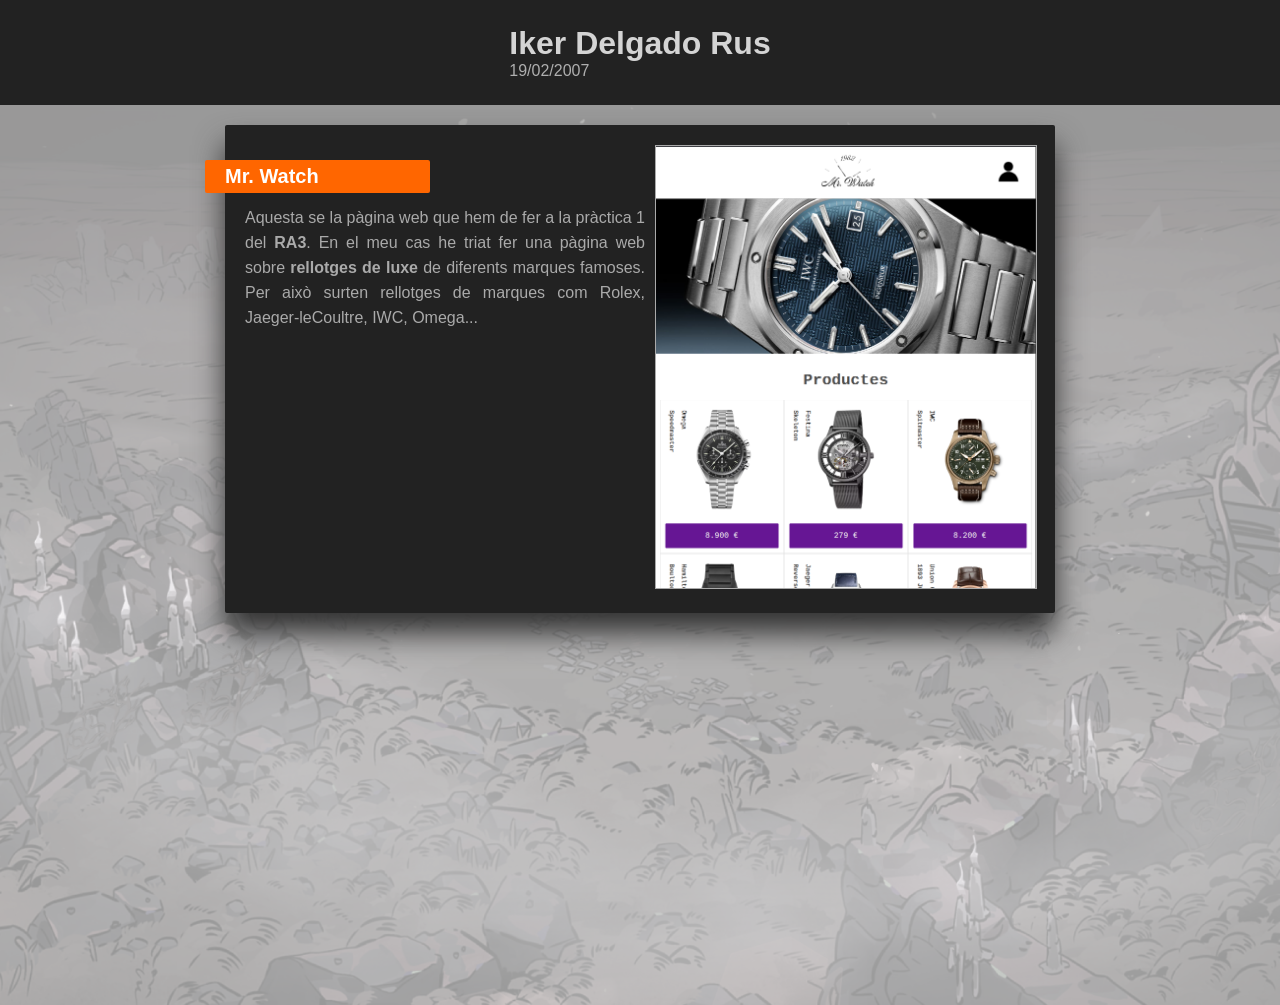
==== index.html @ 2f34cfaf "Alpha_0.1" ====
<!DOCTYPE html>
<html>
    <head>
        <title>Iker Delgado Rus</title>
        <link rel="icon" type="image/png" href="Botiga/MULTIMEDIA/IMAGES/MrWatchLogo.png">
        <meta charset="utf8">
        <link rel="stylesheet" href="CSS/style.css">
    </head>
    <body>

        <header>
            <div>
                <h1>Iker Delgado Rus</h1>
                <p>19/02/2007</p>
            </div>
        </header>

        <section>
            <img class="background" src="Multimedia/Images/Background.png" alt="Background">
            <a href="Botiga/index.html">
                <article>
                    <h1 class="title">Mr. Watch</h1>
                    <div class="articleBox">
                        <p>Aquesta se la pàgina web que hem de fer a la pràctica 1 del <b>RA3</b>. En el meu cas he triat fer una pàgina web sobre <b>rellotges de luxe</b> de diferents marques famoses. Per això surten rellotges de marques com Rolex, Jaeger-leCoultre, IWC, Omega...</p>
                    </div>
                    <div class="articleBox">
                        <img src="Multimedia/Images/Web_MrWatch.png" alt="MrWatch_Web">
                    </div>
                </article>
            </a>
        </section>
    </body>
</html>
---- CSS/style.css ----
body {
    padding: 0px;
    margin: 0px;
    font-family: 'Franklin Gothic Medium', 'Arial Narrow', Arial, sans-serif;
}

header {
    background-color: rgb(34, 34, 34);
    padding: 25px;
    display: flex;
    justify-content: center;
}

header div{
    padding: 0px;
    margin: 0px;
}

header div h1{
    color: rgb(212, 212, 212);
    padding: 0px;
    margin: 0px;
}

header div p{
    color: rgb(175, 175, 175);
    padding: 0px;
    margin: 0px;
}

section {
    display: flex;
    justify-content: center;
}

section .background{
    opacity: 40%;
    filter: saturate(10%);
    position: absolute;
    width: 100%;
    height: 100%;
    object-fit: cover; /* igual que background-size: cover */
    object-position: center;
}

section a {
    text-decoration: none;
}

article {
    background-color: rgb(34, 34, 34);
    max-width: 800px;
    border-radius: 2px;
    margin: 20px;
    position: relative;
    display: flex;
    padding: 15px;
    box-shadow: 0px 20px 30px #313131;
}

article .title {
    background-color: rgb(255, 102, 0);
    color: white;
    padding: 5px;
    padding-left: 20px;
    border-radius: 2px;
    font-size: 20px;
    width: 200px;
    position: absolute;
    left: -20px;
}

article .articleBox {
    max-width: 50%;
    padding: 5px;
    margin: 0px;
}

article .articleBox p{
    width: 100%;
    color: rgb(170, 170, 170);
    text-align: justify;
    text-justify: inter-word;
    margin-top: 60px;
    line-height: 25px;
    text-decoration: none;
}

article .articleBox img{
    width: 100%;
    border: 1px solid rgb(170, 170, 170);
}
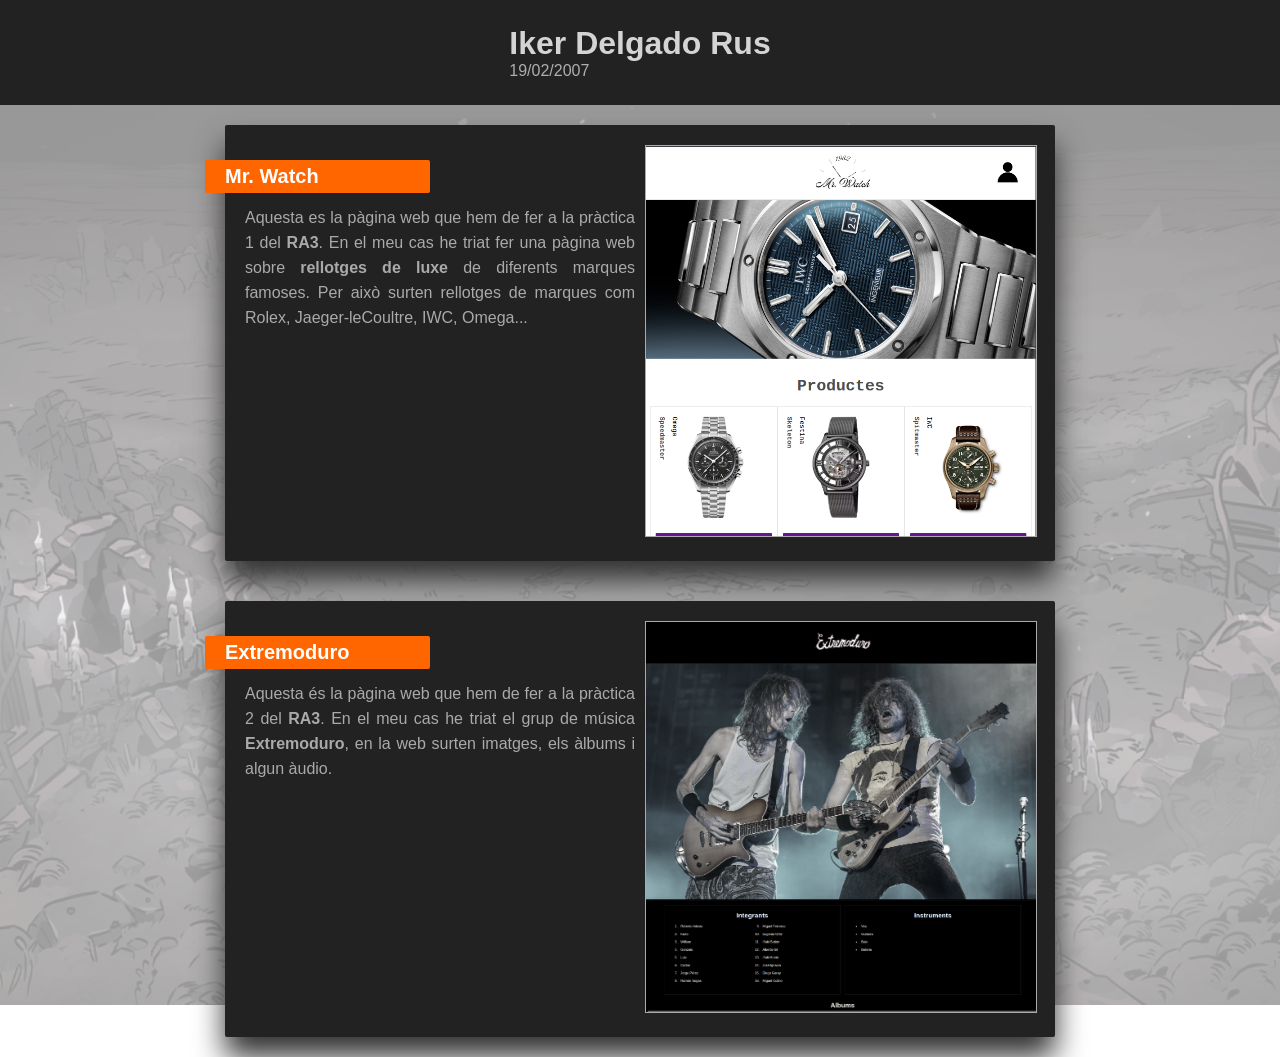
==== commit f08a4509: "MusicBox" ====
--- a/index.html
+++ b/index.html
@@ -21,10 +21,21 @@
                 <article>
                     <h1 class="title">Mr. Watch</h1>
                     <div class="articleBox">
-                        <p>Aquesta se la pàgina web que hem de fer a la pràctica 1 del <b>RA3</b>. En el meu cas he triat fer una pàgina web sobre <b>rellotges de luxe</b> de diferents marques famoses. Per això surten rellotges de marques com Rolex, Jaeger-leCoultre, IWC, Omega...</p>
+                        <p>Aquesta es la pàgina web que hem de fer a la pràctica 1 del <b>RA3</b>. En el meu cas he triat fer una pàgina web sobre <b>rellotges de luxe</b> de diferents marques famoses. Per això surten rellotges de marques com Rolex, Jaeger-leCoultre, IWC, Omega...</p>
                     </div>
                     <div class="articleBox">
                         <img src="Multimedia/Images/Web_MrWatch.png" alt="MrWatch_Web">
+                    </div>
+                </article>
+            </a>
+            <a href="MusicBox/index.html">
+                <article>
+                    <h1 class="title">Extremoduro</h1>
+                    <div class="articleBox">
+                        <p>Aquesta és la pàgina web que hem de fer a la pràctica 2 del <b>RA3</b>. En el meu cas he triat el grup de música <b>Extremoduro</b>, en la web surten imatges, els àlbums i algun àudio.</p>
+                    </div>
+                    <div class="articleBox">
+                        <img src="Multimedia/Images/Capture_MusicBox.png" alt="MrWatch_Web">
                     </div>
                 </article>
             </a>
--- a/CSS/style.css
+++ b/CSS/style.css
@@ -31,6 +31,8 @@
 section {
     display: flex;
     justify-content: center;
+    flex-wrap: wrap;
+    align-items: stretch;
 }
 
 section .background{
@@ -39,7 +41,7 @@
     position: absolute;
     width: 100%;
     height: 100%;
-    object-fit: cover; /* igual que background-size: cover */
+    object-fit: cover;
     object-position: center;
 }
 
@@ -71,7 +73,7 @@
 }
 
 article .articleBox {
-    max-width: 50%;
+    width: 50%;
     padding: 5px;
     margin: 0px;
 }
@@ -87,6 +89,9 @@
 }
 
 article .articleBox img{
-    width: 100%;
+    max-width: 100%;
     border: 1px solid rgb(170, 170, 170);
+    aspect-ratio: 1/1;
+    object-fit: cover;
+    object-position: top;
 }
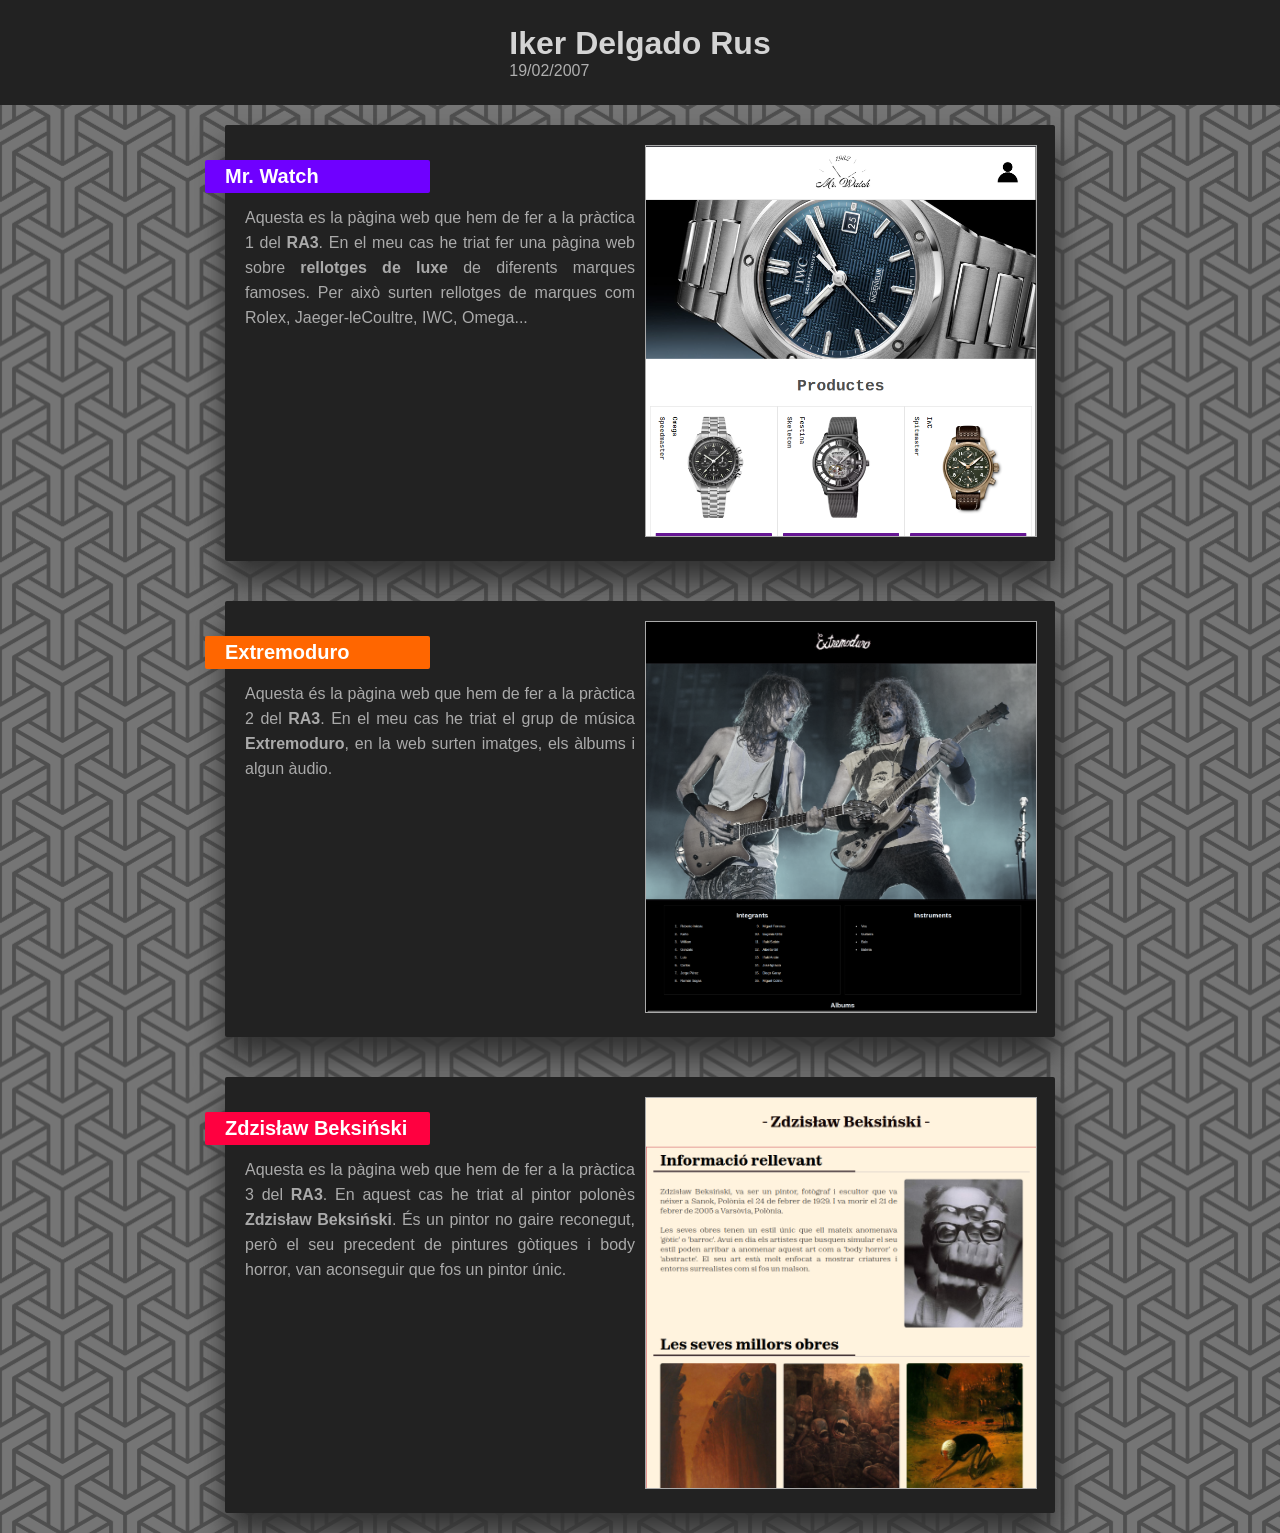
==== commit dbf94225: "Pintor" ====
--- a/index.html
+++ b/index.html
@@ -16,10 +16,9 @@
         </header>
 
         <section>
-            <img class="background" src="Multimedia/Images/Background.png" alt="Background">
             <a href="Botiga/index.html">
                 <article>
-                    <h1 class="title">Mr. Watch</h1>
+                    <h1 class="title violet">Mr. Watch</h1>
                     <div class="articleBox">
                         <p>Aquesta es la pàgina web que hem de fer a la pràctica 1 del <b>RA3</b>. En el meu cas he triat fer una pàgina web sobre <b>rellotges de luxe</b> de diferents marques famoses. Per això surten rellotges de marques com Rolex, Jaeger-leCoultre, IWC, Omega...</p>
                     </div>
@@ -30,7 +29,7 @@
             </a>
             <a href="MusicBox/index.html">
                 <article>
-                    <h1 class="title">Extremoduro</h1>
+                    <h1 class="title orange">Extremoduro</h1>
                     <div class="articleBox">
                         <p>Aquesta és la pàgina web que hem de fer a la pràctica 2 del <b>RA3</b>. En el meu cas he triat el grup de música <b>Extremoduro</b>, en la web surten imatges, els àlbums i algun àudio.</p>
                     </div>
@@ -39,6 +38,17 @@
                     </div>
                 </article>
             </a>
+            <a href="Pintor/index.html">
+                <article>
+                    <h1 class="title red">Zdzisław Beksiński</h1>
+                    <div class="articleBox">
+                        <p>Aquesta es la pàgina web que hem de fer a la pràctica 3 del <b>RA3</b>. En aquest cas he triat al pintor polonès <b>Zdzisław Beksiński</b>. És un pintor no gaire reconegut, però el seu precedent de pintures gòtiques i body horror, van aconseguir que fos un pintor únic.</p>
+                    </div>
+                    <div class="articleBox">
+                        <img src="Multimedia/Images/Capture_Pintor.png" alt="Pintor_Web">
+                    </div>
+                </article>
+            </a>
         </section>
     </body>
 </html>
--- a/CSS/style.css
+++ b/CSS/style.css
@@ -2,6 +2,10 @@
     padding: 0px;
     margin: 0px;
     font-family: 'Franklin Gothic Medium', 'Arial Narrow', Arial, sans-serif;
+    background-image: url(../Multimedia/Images/Pattern.png);
+    background-repeat: repeat;
+    background-size: 500px;
+    background-color: #757575;
 }
 
 header {
@@ -61,7 +65,6 @@
 }
 
 article .title {
-    background-color: rgb(255, 102, 0);
     color: white;
     padding: 5px;
     padding-left: 20px;
@@ -70,6 +73,18 @@
     width: 200px;
     position: absolute;
     left: -20px;
+}
+
+.orange{
+    background-color: rgb(255, 102, 0);
+}
+
+.violet{
+    background-color: rgb(111, 0, 255);
+}
+
+.red{
+    background-color: rgb(255, 0, 64);
 }
 
 article .articleBox {
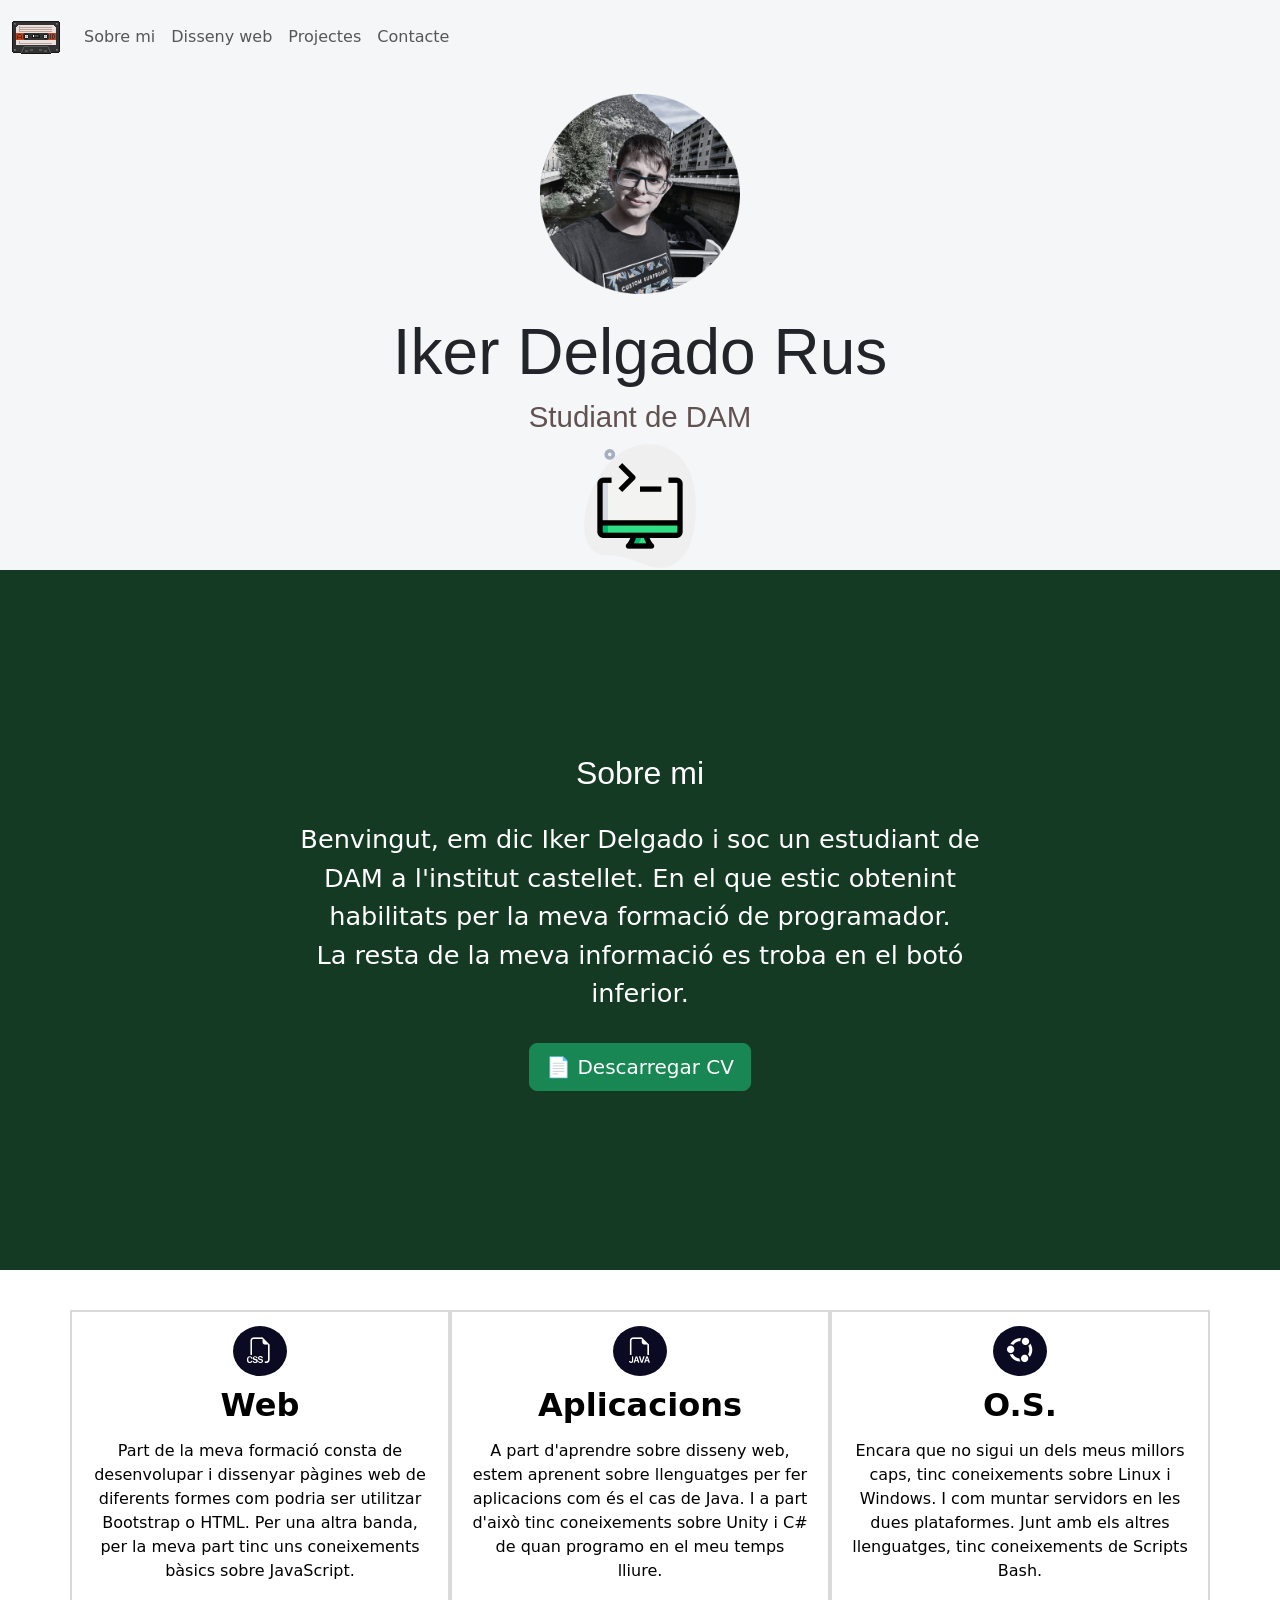
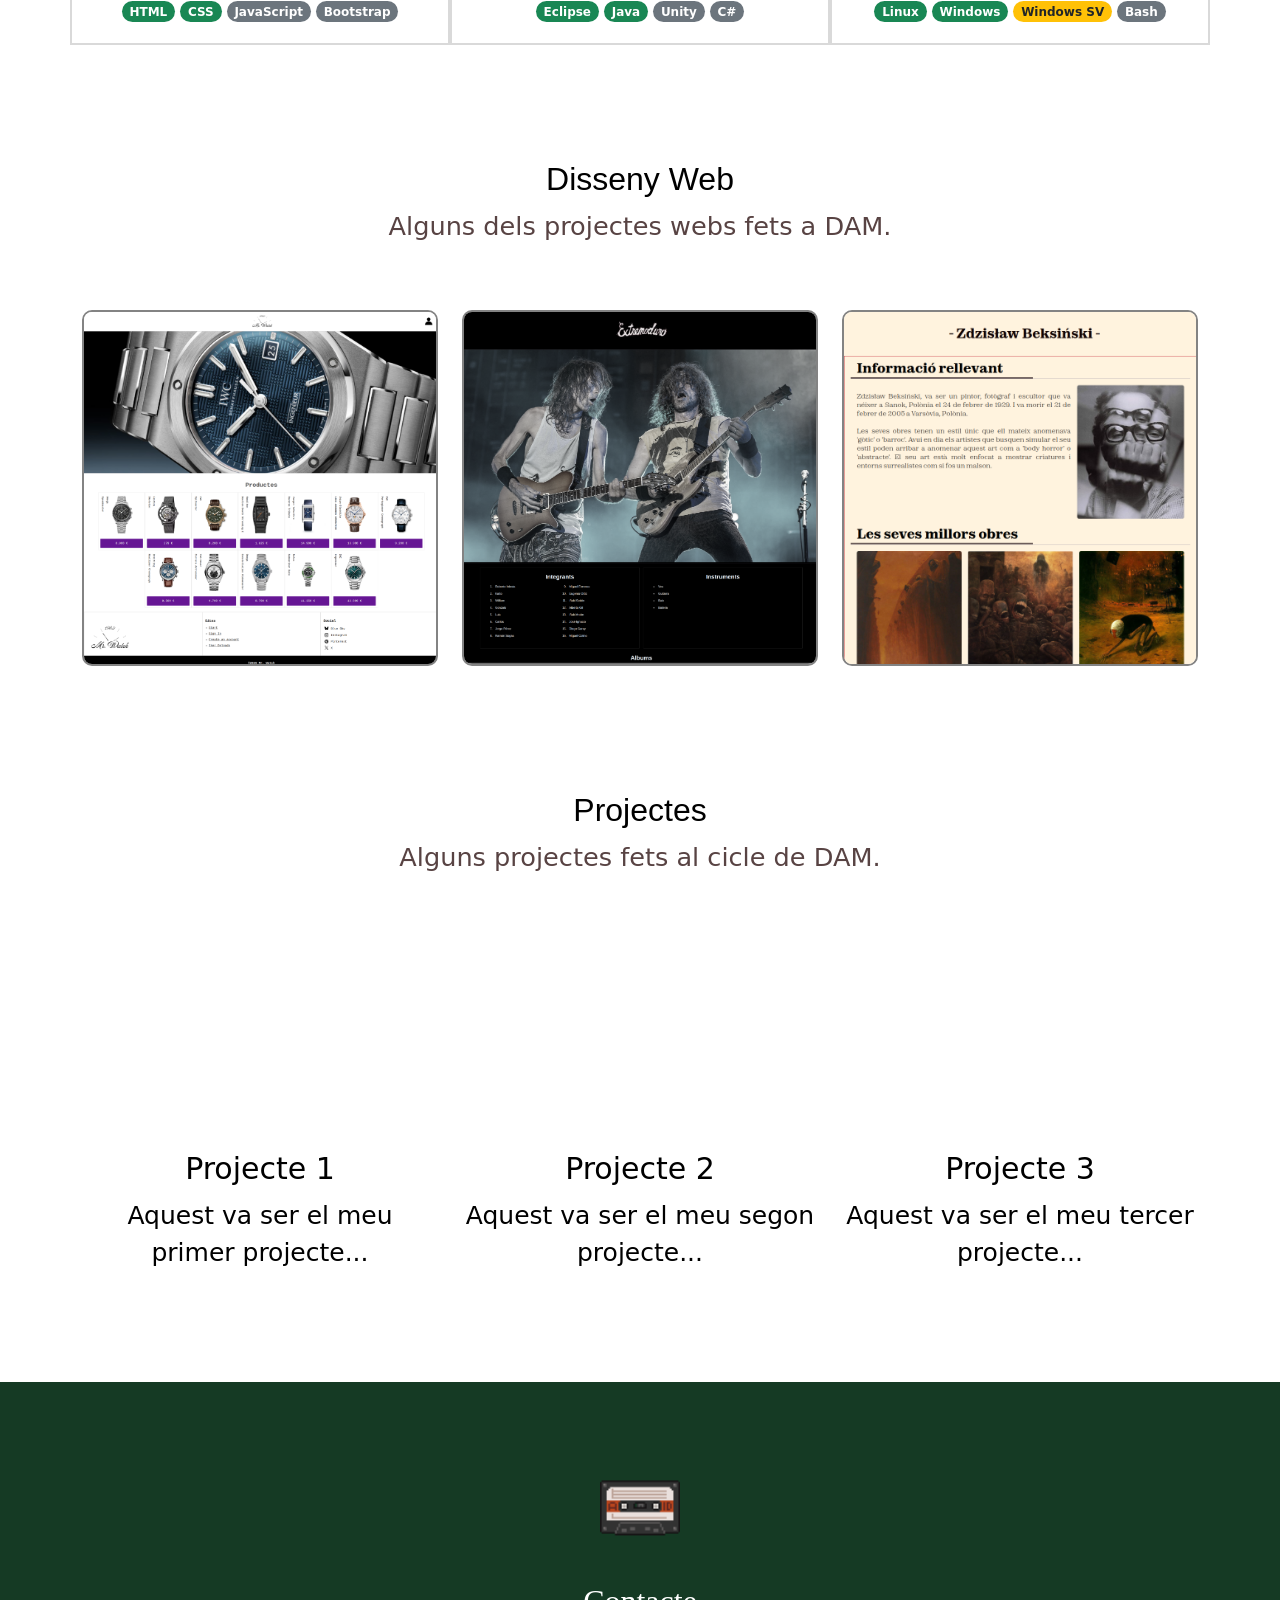
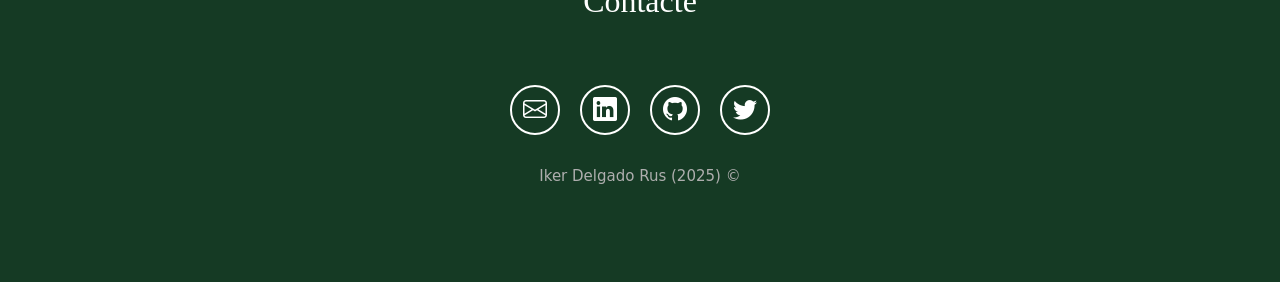
==== commit 88883578: "Principal" ====
--- a/index.html
+++ b/index.html
@@ -1,55 +1,213 @@
 <!DOCTYPE html>
-<html>
-    <head>
-        <title>Iker Delgado Rus</title>
-        <link rel="icon" type="image/png" href="Botiga/MULTIMEDIA/IMAGES/MrWatchLogo.png">
-        <meta charset="utf8">
-        <link rel="stylesheet" href="CSS/style.css">
-    </head>
-    <body>
-
-        <header>
-            <div>
-                <h1>Iker Delgado Rus</h1>
-                <p>19/02/2007</p>
-            </div>
-        </header>
-
-        <section>
-            <a href="Botiga/index.html">
-                <article>
-                    <h1 class="title violet">Mr. Watch</h1>
-                    <div class="articleBox">
-                        <p>Aquesta es la pàgina web que hem de fer a la pràctica 1 del <b>RA3</b>. En el meu cas he triat fer una pàgina web sobre <b>rellotges de luxe</b> de diferents marques famoses. Per això surten rellotges de marques com Rolex, Jaeger-leCoultre, IWC, Omega...</p>
-                    </div>
-                    <div class="articleBox">
-                        <img src="Multimedia/Images/Web_MrWatch.png" alt="MrWatch_Web">
-                    </div>
-                </article>
-            </a>
-            <a href="MusicBox/index.html">
-                <article>
-                    <h1 class="title orange">Extremoduro</h1>
-                    <div class="articleBox">
-                        <p>Aquesta és la pàgina web que hem de fer a la pràctica 2 del <b>RA3</b>. En el meu cas he triat el grup de música <b>Extremoduro</b>, en la web surten imatges, els àlbums i algun àudio.</p>
-                    </div>
-                    <div class="articleBox">
-                        <img src="Multimedia/Images/Capture_MusicBox.png" alt="MrWatch_Web">
-                    </div>
-                </article>
-            </a>
-            <a href="Pintor/index.html">
-                <article>
-                    <h1 class="title red">Zdzisław Beksiński</h1>
-                    <div class="articleBox">
-                        <p>Aquesta es la pàgina web que hem de fer a la pràctica 3 del <b>RA3</b>. En aquest cas he triat al pintor polonès <b>Zdzisław Beksiński</b>. És un pintor no gaire reconegut, però el seu precedent de pintures gòtiques i body horror, van aconseguir que fos un pintor únic.</p>
-                    </div>
-                    <div class="articleBox">
-                        <img src="Multimedia/Images/Capture_Pintor.png" alt="Pintor_Web">
-                    </div>
-                </article>
-            </a>
-        </section>
-    </body>
+<html lang="en">
+<head>
+    <meta charset="UTF-8">
+    <meta name="viewport" content="width=device-width, initial-scale=1.0">
+    <title>Iker Delgado | Portafoli</title>
+    <meta autor="Iker Delgado" />
+    <meta name="description" content="Portafoli Iker Delgado" />
+    <meta name="keywords" content="HTML, CSS, Bootstrap, JavaScript, DAM, web, software" />
+    <link rel="icon" href="Multimedia/Images/Cassette.png" type="image/x-icon">
+    <link rel="stylesheet" href="CSS/style.css">
+    <link href="https://cdn.jsdelivr.net/npm/bootstrap@5.0.2/dist/css/bootstrap.min.css" rel="stylesheet" integrity="sha384-EVSTQN3/azprG1Anm3QDgpJLIm9Nao0Yz1ztcQTwFspd3yD65VohhpuuCOmLASjC" crossorigin="anonymous">
+    <link href="https://api.fontshare.com/v2/css?f[]=kola@400&display=swap" rel="stylesheet">
+    <link href="https://api.fontshare.com/v2/css?f[]=satoshi@400&display=swap" rel="stylesheet">
+    <link rel="stylesheet" href="https://cdn.jsdelivr.net/npm/bootstrap-icons@1.11.3/font/bootstrap-icons.min.css">
+    <meta name="keywords" content="HTML, CSS, Bootstrap, JavaScript, DAM, web, software" />
+</head>
+<body>
+    <nav class="navbar navbar-collapse navbar-expand-md navbar-light">
+        <div class="container-fluid">
+            <a class="navbar-brand" href="#">
+                <img src="Multimedia/Images/Cassette.png">
+            </a>
+            <button class="navbar-toggler" type="button" data-bs-toggle="collapse" data-bs-target="#navbarSupportedContent" aria-controls="navbarSupportedContent" aria-expanded="false" aria-label="Toggle navigation">
+                <span class="navbar-toggler-icon"></span>
+            </button>
+            <div class="collapse navbar-collapse" id="navbarSupportedContent">
+                <ul class="navbar-nav me-auto mb-2 mb-lg-0">
+                    <li class="nav-item">
+                        <a class="nav-link" aria-current="page" href="#aboutme">Sobre mi</a>
+                    </li>
+                    <li class="nav-item">
+                        <a class="nav-link" href="#webdesign">Disseny web</a>
+                    </li>
+                    <li class="nav-item">
+                        <a class="nav-link" href="#projectes-video">Projectes</a>
+                    </li>
+                    <li class="nav-item">
+                        <a class="nav-link" href="#contact">Contacte</a>
+                    </li>
+                </ul>
+            </div>
+        </div>
+    </nav>
+    <section class="hero align-items-stretch">
+        <div>
+            <img class="hero-imatge-developer" src="Multimedia/Images/Foto.png" alt="Fotografia" />
+            <h1>Iker Delgado Rus</h1>
+            <h2>Studiant de DAM</h2>
+        </div>
+        <div class="hero-inferior">
+            <img class="img-fluid" src="Multimedia/Images/Orinador.png" alt="imatge ordinador i llenguatges"/>
+        </div>
+    </section>
+    <section id="aboutme" class="about-me dark-section">
+        <div>
+            <h2 class="section-title">Sobre mi</h2>
+            <p class="section-text">Benvingut, em dic Iker Delgado i soc un estudiant de DAM a l'institut castellet. En el que estic obtenint habilitats per la meva formació de programador.</br>La resta de la meva informació es troba en el botó inferior.</p>
+        </div>
+        <!--botó descarregar cv-->
+        <div class="text-center">
+            <a href="Multimedia/DelgadoIker_CV.pdf" download class="btn btn-success btn-lg btn-responive">📄 Descarregar CV</a>
+        </div>
+    </section>
+    <section class="experiencia white-section">
+        <div class="container text-center">
+            <!--tenim una fila -->
+            <div class="row">
+            <!--a dins de la fila hi haurà 3 columnes, una per cada experiencia o coneixement-->
+                <div class="columna col-12 col-md-4">
+                    <i class="bi bi-filetype-css"></i>
+                    <p class="experiencia-title">Web</p>
+                    <p>Part de la meva formació consta de desenvolupar i dissenyar pàgines web de diferents formes com podria ser utilitzar Bootstrap o HTML. Per una altra banda, per la meva part tinc uns coneixements bàsics sobre JavaScript.</p>
+                    <div>
+                        <span class="badge rounded-pill bg-success">HTML</span>
+                        <span class="badge rounded-pill bg-success">CSS</span>
+                        <span class="badge rounded-pill bg-secondary">JavaScript</span>
+                        <span class="badge rounded-pill bg-secondary">Bootstrap</span>
+                    </div>
+                </div>
+
+
+                <div class="columna col-12 col-md-4">
+                    <i class="bi bi-filetype-java"></i>
+                    <p class="experiencia-title">Aplicacions</p>
+                    <p>A part d'aprendre sobre disseny web, estem aprenent sobre llenguatges per fer aplicacions com és el cas de Java. I a part d'això tinc coneixements sobre Unity i C# de quan programo en el meu temps lliure.</p>
+                    <div>
+                        <span class="badge rounded-pill bg-success">Eclipse</span>
+                        <span class="badge rounded-pill bg-success">Java</span>
+                        <span class="badge rounded-pill bg-secondary">Unity</span>
+                        <span class="badge rounded-pill bg-secondary">C#</span>
+                    </div>
+                </div>
+
+
+                <div class="columna col-12 col-md-4">
+                    <i class="bi bi-ubuntu"></i>
+                    <p class="experiencia-title">O.S.</p>
+                    <p>Encara que no sigui un dels meus millors caps, tinc coneixements sobre Linux i Windows. I com muntar servidors en les dues plataformes. Junt amb els altres llenguatges, tinc coneixements de Scripts Bash.</p>
+                    <div>
+                        <span class="badge rounded-pill bg-success">Linux</span>
+                        <span class="badge rounded-pill bg-success">Windows</span>
+                        <span class="badge rounded-pill bg-warning text-dark">Windows SV</span>
+                        <span class="badge rounded-pill bg-secondary">Bash</span>
+                    </div>                
+                </div>
+            </div>
+        </div>
+    </section>
+    <!--section web dessign-->
+    <section id="webdesign" class="projectes white-section d-flex flex-column">
+      <h2 class="section-title black-text">Disseny Web</h2>
+      <h3 class="section-description">Alguns dels projectes webs fets a DAM.</h3>
+      <!--galeria de projectes-->
+      <div class="container text-center projectes-container">
+        <div class="row">
+ 	        <!--projecte 1-->
+            <div class="projecte col-12 col-md-6 col-lg-4">
+                <img src="Multimedia/Images/Capture_Store.png" alt="projecte 1"/>
+                <div class="overlay">
+                    <p>Botiga de rellotges</p>
+                    <div class="icones-contenidor">
+                        <a href="Botiga/index.html" target="_blank" rel="noopener noreferrer">
+                            <i class="bi bi-watch"></i>
+                        </a>
+                    </div>
+                </div>
+            </div>
+            <!--projecte 2-->
+            <div class="projecte col-12 col-md-6 col-lg-4">
+                <img src="Multimedia/Images/Capture_MusicBox.png" alt="projecte 1"/>
+                <div class="overlay">
+                    <p>Extremoduro</p>
+                    <div class="icones-contenidor">
+                        <a href="MusicBox/index.html" target="_blank" rel="noopener noreferrer">
+                            <i class="bi bi-vinyl-fill"></i>
+                        </a>
+                    </div>
+                </div>
+            </div>
+            <!--projecte 3-->
+            <div class="projecte col-12 col-md-6 col-lg-4">
+                <img src="Multimedia/Images/Capture_Pintor.png" alt="projecte 1"/>
+                <div class="overlay">
+                    <p>Zdzisław Beksiński</p>
+                    <div class="icones-contenidor">
+                        <a href="Pintor/index.html" target="_blank" rel="noopener noreferrer">
+                            <i class="bi bi-palette-fill"></i>
+                        </a>
+                    </div>
+                </div>
+            </div>
+        </div>
+      </div>
+    </section>
+    <!--section projectes-->
+    <section id="projectes-video" class="projectes white-section d-flex flex-column">
+        <h2 class="section-title black-text">Projectes</h2>
+        <h3 class="section-description">Alguns projectes fets al cicle de DAM.</h3>
+        <!--galeria de projectes-->
+        <div class="container text-center projectes-container">
+            <div class="row">
+                <!--video del projecte 1-->
+                <div class="projecte col-12 col-md-6 col-lg-4">
+                    <div class="video">
+                        <iframe src="https://www.youtube.com/embed/9_9e7hlwisI?si=tUVx3SQMB7YNS5v8" title="YouTube video player" frameborder="0" allow="accelerometer; autoplay; clipboard-write; encrypted-media; gyroscope; picture-in-picture; web-share" referrerpolicy="strict-origin-when-cross-origin" allowfullscreen></iframe>
+                    </div>
+                    <h2>Projecte 1</h2>
+                    <p>Aquest va ser el meu primer projecte...</p>
+                </div>
+                <!--video del projecte 1-->
+                <div class="projecte col-12 col-md-6 col-lg-4">
+                    <div class="video">
+                        <iframe src="https://www.youtube.com/embed/9_9e7hlwisI?si=tUVx3SQMB7YNS5v8" title="YouTube video player" frameborder="0" allow="accelerometer; autoplay; clipboard-write; encrypted-media; gyroscope; picture-in-picture; web-share" referrerpolicy="strict-origin-when-cross-origin" allowfullscreen></iframe>
+                    </div>
+                    <h2>Projecte 2</h2>
+                    <p>Aquest va ser el meu segon projecte...</p>
+                </div>
+                <!--video del projecte 1-->
+                <div class="projecte col-12 col-md-6 col-lg-4">
+                    <div class="video">
+                        <iframe src="https://www.youtube.com/embed/9_9e7hlwisI?si=tUVx3SQMB7YNS5v8" title="YouTube video player" frameborder="0" allow="accelerometer; autoplay; clipboard-write; encrypted-media; gyroscope; picture-in-picture; web-share" referrerpolicy="strict-origin-when-cross-origin" allowfullscreen></iframe>
+                    </div>
+                    <h2>Projecte 3</h2>
+                    <p>Aquest va ser el meu tercer projecte...</p>
+                </div>
+            </div>
+        </div>
+    </section>
+    <!--section contacte-->
+    <footer id="contact" class="dark-section d-flex flex-column align-items-center justify-content-center">
+        <img class="footer-logo" src="Multimedia/Images/Cassette.png" alt="logo"/>
+        <p class="footer-text text-center">Contacte</p>
+        <div class= "social-icons d-flex flex-wrap align-items-center justify-content-center">
+            <a href="mailto:homer@hotmail.com" target="_blank" rel="noopener noreferrer">
+                <i class="bi bi-envelope"></i>
+            </a>
+            <a href="https://www.linkedin.com/in/homer-simpson" target="_blank" rel="noopener noreferrer">
+                <i class="bi bi-linkedin"></i>
+            </a>
+            <a href="https://www.github.com/homer-simpson" target="_blank" rel="noopener noreferrer">
+                <i class="bi bi-github"></i>
+            </a>
+            <a href="https://www.twitter.com/homer-simpson" target="_blank" rel="noopener noreferrer">
+                <i class="bi bi-twitter"></i>
+            </a>
+        </div>
+        <div class="drets">Iker Delgado Rus (2025) &#169;</div>
+    </footer>
+    <!-- carrega el javascript de Bootstrap-->
+    <script src="https://cdn.jsdelivr.net/npm/bootstrap@5.0.2/dist/js/bootstrap.bundle.min.js" integrity="sha384-MrcW6ZMFYlzcLA8Nl+NtUVF0sA7MsXsP1UyJoMp4YLEuNSfAP+JcXn/tWtIaxVXM" crossorigin="anonymous"></script>
+ </body>
 </html>
-
--- a/CSS/style.css
+++ b/CSS/style.css
@@ -1,112 +1,244 @@
-body {
-    padding: 0px;
-    margin: 0px;
-    font-family: 'Franklin Gothic Medium', 'Arial Narrow', Arial, sans-serif;
-    background-image: url(../Multimedia/Images/Pattern.png);
-    background-repeat: repeat;
-    background-size: 500px;
-    background-color: #757575;
-}
-
-header {
-    background-color: rgb(34, 34, 34);
-    padding: 25px;
-    display: flex;
-    justify-content: center;
-}
-
-header div{
-    padding: 0px;
-    margin: 0px;
-}
-
-header div h1{
-    color: rgb(212, 212, 212);
-    padding: 0px;
-    margin: 0px;
-}
-
-header div p{
-    color: rgb(175, 175, 175);
-    padding: 0px;
-    margin: 0px;
-}
-
+body{
+    background-color: white;
+}
+
+.container-fluid {
+    align-items: center;
+    justify-content: space-between;
+}
+
+.navbar {
+    padding: 5px;
+    background-color: #f5f6f7; ;
+}
+
+.hero-imatge-developer{
+    width:200px;
+    height:200px;
+    margin:20px;
+    /*alerta perquè pressuposem que la imatge és quadrada*/
+}
 section {
-    display: flex;
-    justify-content: center;
-    flex-wrap: wrap;
-    align-items: stretch;
-}
-
-section .background{
-    opacity: 40%;
-    filter: saturate(10%);
-    position: absolute;
+    display:flex;
+    flex-direction: column; /*alineat en columnes del contingut*/
+    justify-content: center; /*centrat verticalment*/
+    align-items: center; /*centrat horitzontalment*/  
+}
+
+.hero{
+    background-color: #f5f6f7;  /*definim el color de fons de la secció principal*/
+    min-height: 400; /*definim l'alçada mínima de la secció principal*/
+    /* fem servir altura mínima perquè si el contingut de la secció és més gran que l'alçada mínima, la secció s'ajustarà a la mida del contingut*/
+    text-align: center; /*centrem el text de la secció principal*/
+}
+h1{
+    font-size: 5.5vw; /*mida de la font relativa a la pantalla*/
+}
+.hero h2{
+    font-size: 2.3vw; /*mida de la font relativa a la pantalla*/
+    color: #615151; /*color del text*/
+    font-family: 'Satoshi', sans-serif;
+}
+.hero h1 {
+    font-family: 'Kola', sans-serif;
+    font-size: 5vw;
+}
+.hero-inferior img{
+    width:10%;
+}
+.dark-section{
+    color:white;  
+    background-color: #153a24; /*color de fons de la secció fosca*/
+}
+.about-me{
+    height: 700px;
+    padding:10px;
+}
+.about-me div{
+    max-width: 700px;
+    text-align:center;
+}
+.section-title{
+    font-size:clamp(14px,2.5vw,50px); /*mida de la font relativa a la pantalla*/
+    font-family: 'Satoshi', sans-serif;
+    padding: 5px 0; /*espaiat entre la capçalera i el contingut*/    
+}
+.section-text{
+    font-size: 2vw; /*mida de la font relativa a la pantalla*/
+    padding: 15px 0; /*espaiat entre el text i el contingut*/    
+}
+.white-section{
+    color:black;  
+    background-color: white; /*color de fons de la secció clara*/
+}
+.experiencia{
+    padding: 40px 40px 60px 40px;
+}
+.experiencia-title{
+    font-size:clamp(14px,2.5vw,50px);
+    font-weight: bold;
+    margin: 10px 0;
+}
+.experiencia i{
+    font-size:clamp(14px,2vw,50px);
+    color: #ffffff;
+    background-color:#0a0a23 ;
+    padding: 10px 14px;
+    aspect-ratio: 1/1;
+    border-radius: 50%;
+}
+.columna{
+    margin-bottom: 10px;
+}
+.badges-contenedor{
+    font-size:clamp(12px,1.5vw,50px);
+    font-weight: bold;
+    margin: 10px 0;
+}
+.badge{
+    margin: 5px,
+}
+.experiencia .columna{
+    margin-bottom: 10px;
+    padding: 20px;
+    border: 2px solid #8080804d;
+    transition: all 0.3s ease-in;
+}
+.experiencia .columna:hover{
+    color:white;
+    background-color: #1b1b32;
+    border: 2px solid #189934;
+}
+.black-text{
+    color: black;
+}
+.section-description{
+    font-size:clamp(14px,2vw,50px); /*defineix el tamany mínim, màxim i òptim de la font*/    
+    color: #584343;
+}
+.projectes {
+    padding: 40px;
+}
+.projectes img{
+    height: 100%;
     width: 100%;
-    height: 100%;
-    object-fit: cover;
-    object-position: center;
-}
-
-section a {
-    text-decoration: none;
-}
-
-article {
-    background-color: rgb(34, 34, 34);
-    max-width: 800px;
-    border-radius: 2px;
-    margin: 20px;
-    position: relative;
-    display: flex;
-    padding: 15px;
-    box-shadow: 0px 20px 30px #313131;
-}
-
-article .title {
-    color: white;
-    padding: 5px;
-    padding-left: 20px;
-    border-radius: 2px;
-    font-size: 20px;
-    width: 200px;
-    position: absolute;
-    left: -20px;
-}
-
-.orange{
-    background-color: rgb(255, 102, 0);
-}
-
-.violet{
-    background-color: rgb(111, 0, 255);
-}
-
-.red{
-    background-color: rgb(255, 0, 64);
-}
-
-article .articleBox {
-    width: 50%;
-    padding: 5px;
-    margin: 0px;
-}
-
-article .articleBox p{
-    width: 100%;
-    color: rgb(170, 170, 170);
-    text-align: justify;
-    text-justify: inter-word;
-    margin-top: 60px;
-    line-height: 25px;
-    text-decoration: none;
-}
-
-article .articleBox img{
-    max-width: 100%;
-    border: 1px solid rgb(170, 170, 170);
+    border-radius: 10px;
     aspect-ratio: 1/1;
     object-fit: cover;
     object-position: top;
+    display: block;
+    border: solid 2px rgb(131, 131, 131);
+    transition: all 0.3s ease;
+}
+.projectes-container{
+    padding-top: 60px;
+    margin-bottom: 40px;
+}
+.overlay{
+    transition: all 0.3s ease;
+    opacity: 0;  /*transparència de la capa NO ES VEU*/
+    position: absolute;
+    top:50%;  /*al centre vertical */
+    left: 50%;   /* al centre horitzontal */
+    transform: translate(-50%, -50%);  
+    text-align: center;
+}
+.overlay p{
+    font-size:clamp(14px,2.5vw,30px); /*defineix el tamany mínim, màxim i òptim de la font*/    
+    margin-bottom: 0;
+}
+.projecte {
+    position: relative;
+}
+.projecte:hover img {
+    opacity: 0.2;
+}
+.projecte:hover .overlay {
+    opacity: 1;
+}
+.overlay .icones-contenidor {
+    display: flex;
+    flex-direction: column; /*alineat en columnes del contingut*/
+    justify-content: center; /*centrat verticalment*/
+    align-items: center; /*centrat horitzontalment*/  
+}
+.overlay i {
+    color: black;
+    font-size: 60px;
+    margin: 10px;
+}
+.video{
+    position: relative;
+    width: 100%; /* Ajusta el div a l'ample que necessitis */
+    padding-top: 56.25%; /* Això manté una relació 16:9 (9 / 16 * 100) */
+}
+.video iframe {
+    position: absolute;
+    top: 0;
+    left: 0;
+    width: 100%;
+    height: 100%;
+}
+.projecte h2{
+    font-size:clamp(19px,2.5vw,30px); 
+    margin: 10px 0;
+}
+.projecte p{
+    font-size:clamp(14px,2vw,25px);  
+    margin: 10px 0 30px 0px;
+}
+footer {
+    min-height: 500px;
+}
+.footer-logo {
+    height: 80px;
+    width: 80px;
+    margin: 10px;
+}
+.footer-text {
+    padding: 20px;
+    margin-bottom: 30px;
+    font-size:clamp(14px,2.5vw,50px); /*defineix el tamany mínim, màxim i òptim de la font*/    
+    font-family:"Vast Shadow"; /*font de la capçalera*/
+}
+.social-icons a {
+    width: 50px;
+    height: 50px;
+    display: flex;
+    align-items: center;
+    justify-content: center;
+    padding: 2px;
+    margin: 10px;
+    border: 2px solid white;
+    border-radius: 50%;
+    transition: all 0.2s ease-in;
+}
+.social-icons i {
+    color: white;
+    font-size: 1.5rem;
+    transition: all 0.2s ease-in;
+}
+.social-icons a:hover {
+    background-color: rgb(222, 252, 232);
+    border: 2px solid rgb(24, 116, 77);
+}
+.social-icons a:hover i {
+    color: black;
+}
+.drets {
+    font-size: 15px;
+    color: #aeaeae;
+    padding: 20px;
+}
+
+@media screen and (max-width: 768px) {
+    /*distribució del menu en dispositius mòbils*/
+    
+    /*Secció sobre mi*/
+    .about-me{
+        height: 200px;
+    }
+    .btn-responive {
+        font-size: 11px; padding: 6px 12px;
+    }
 }
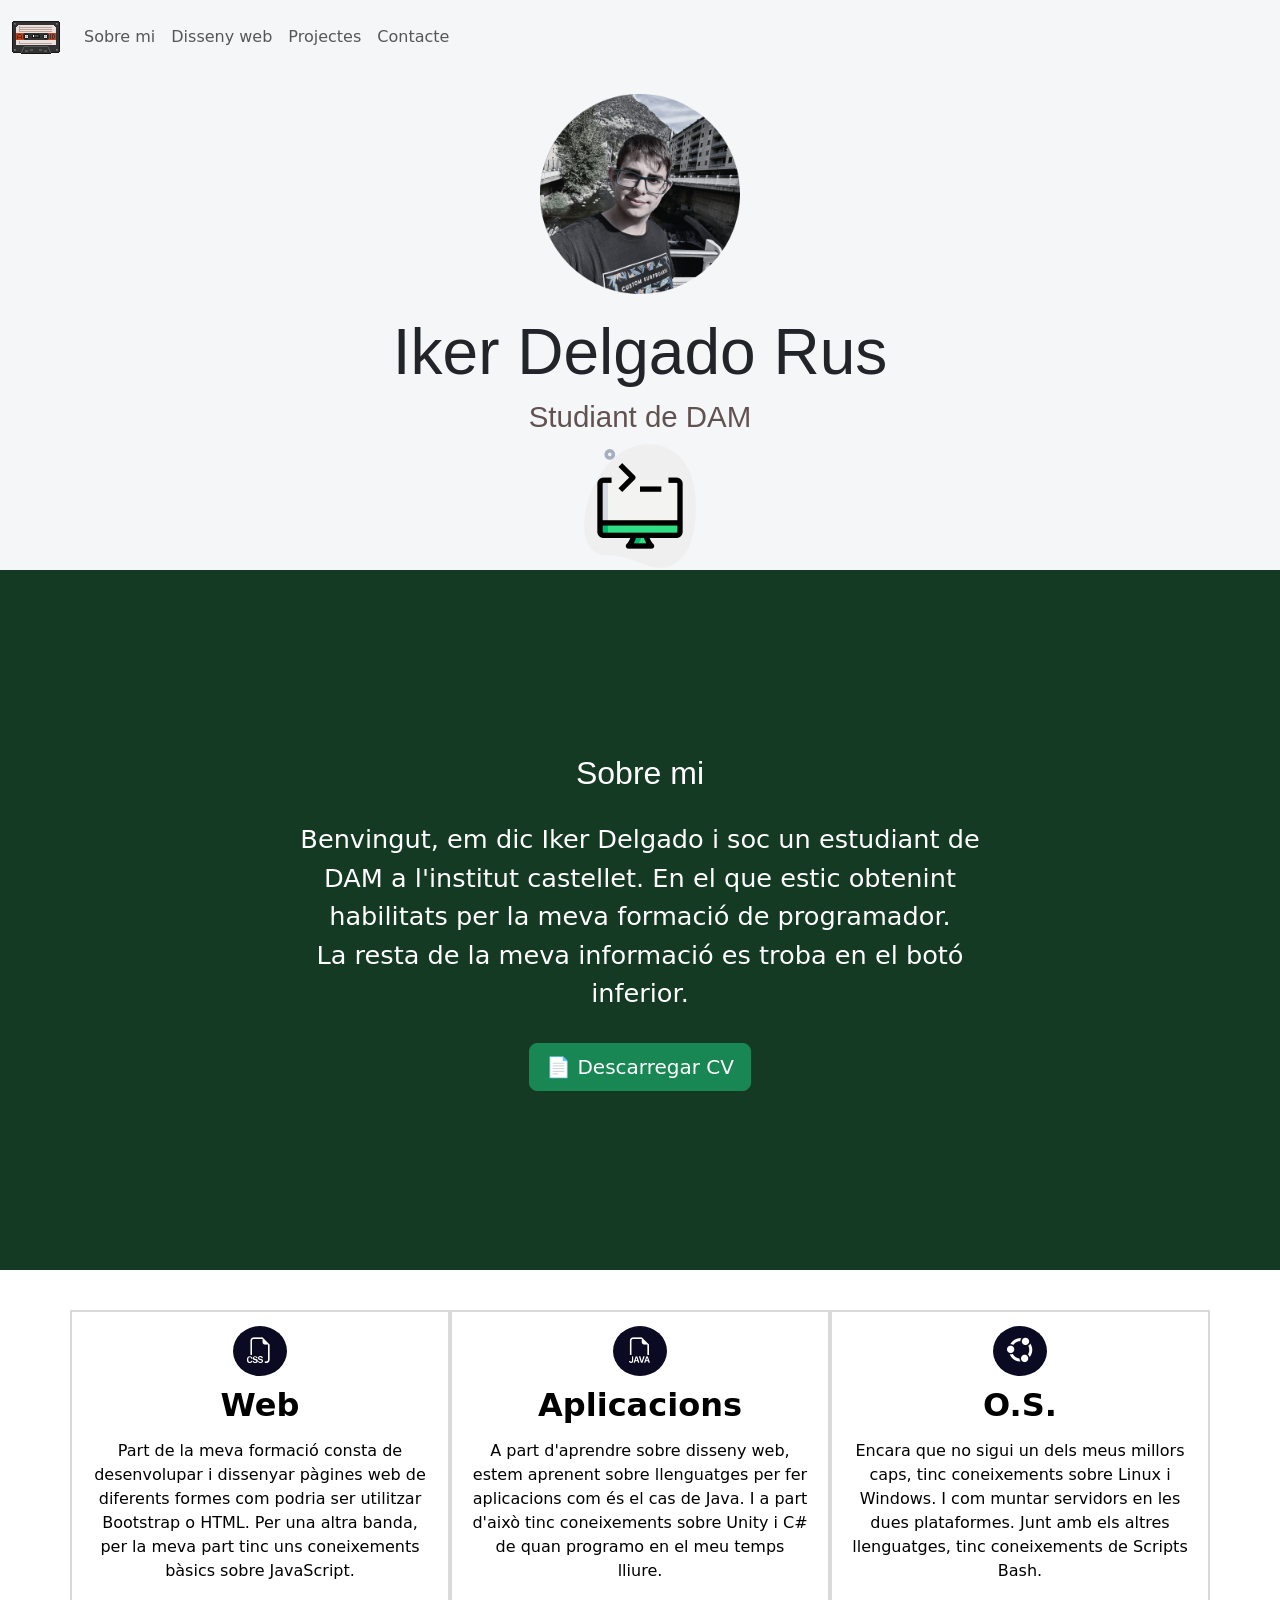
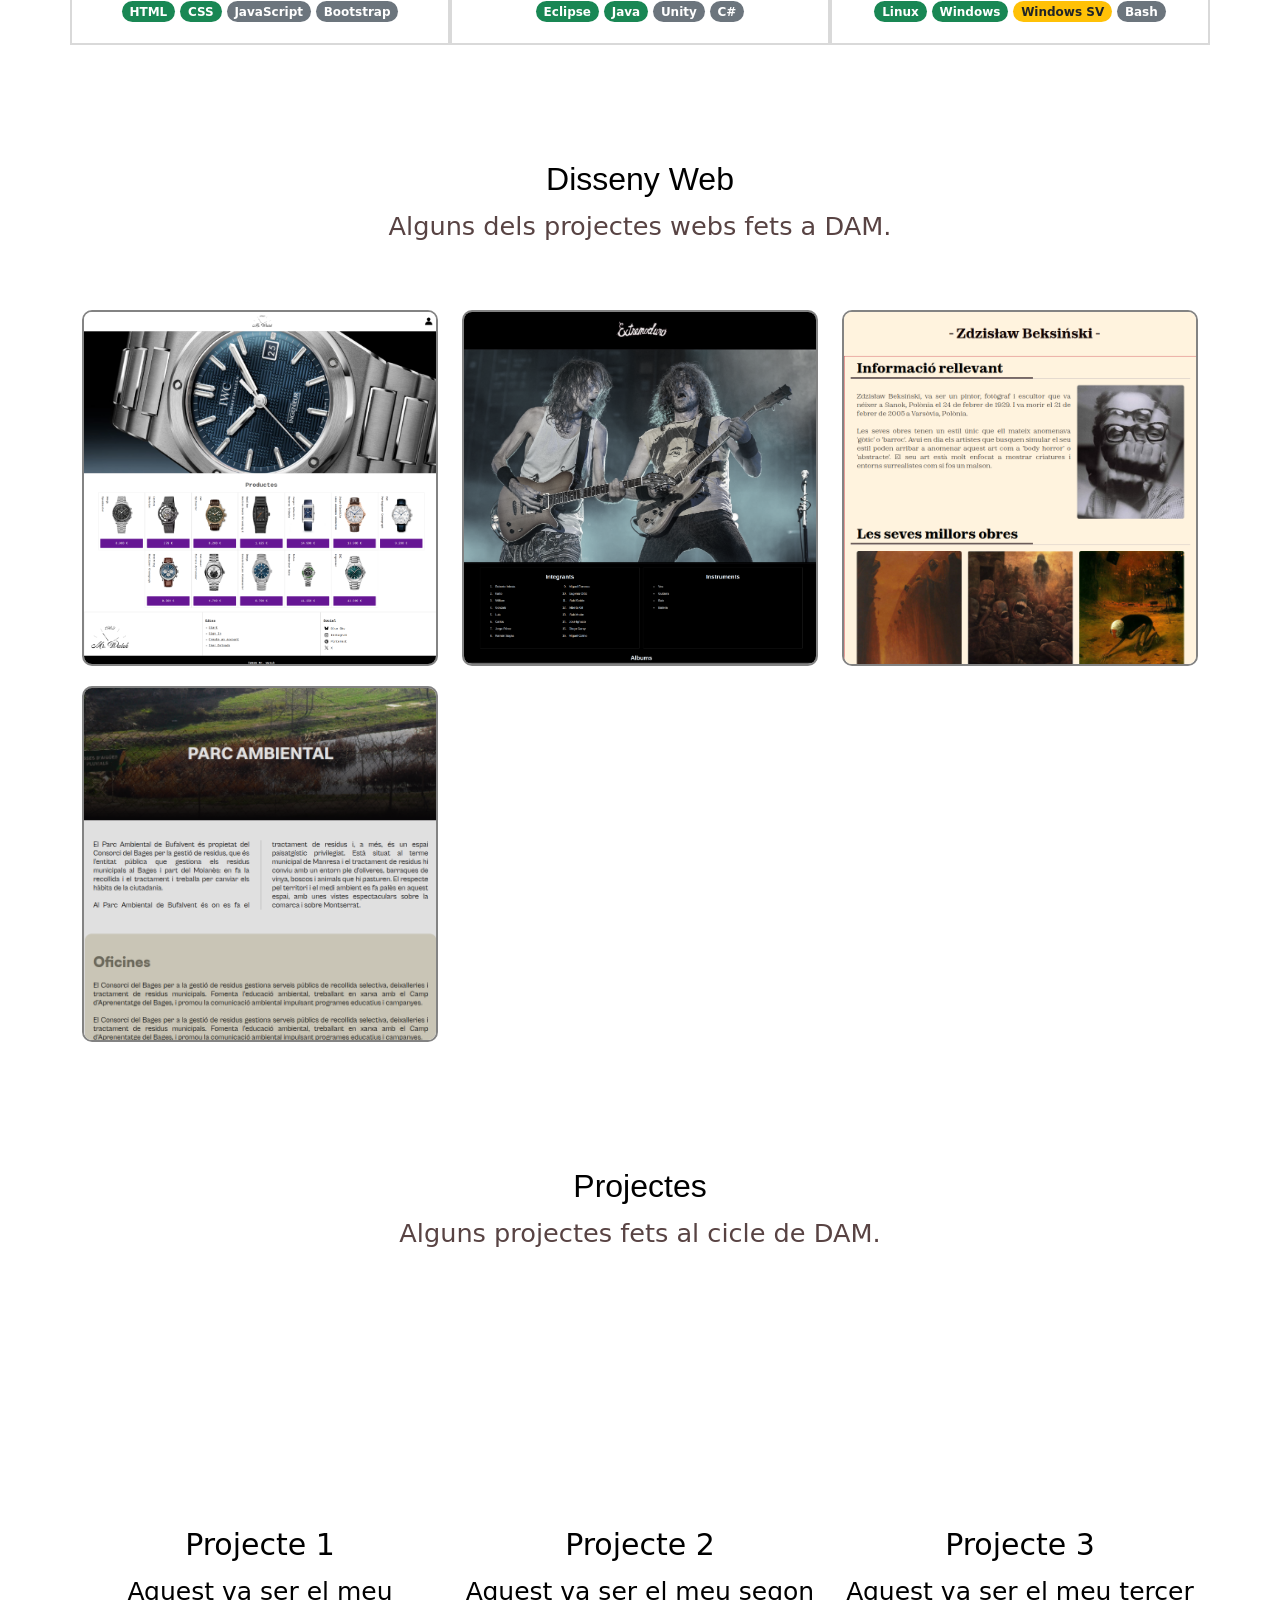
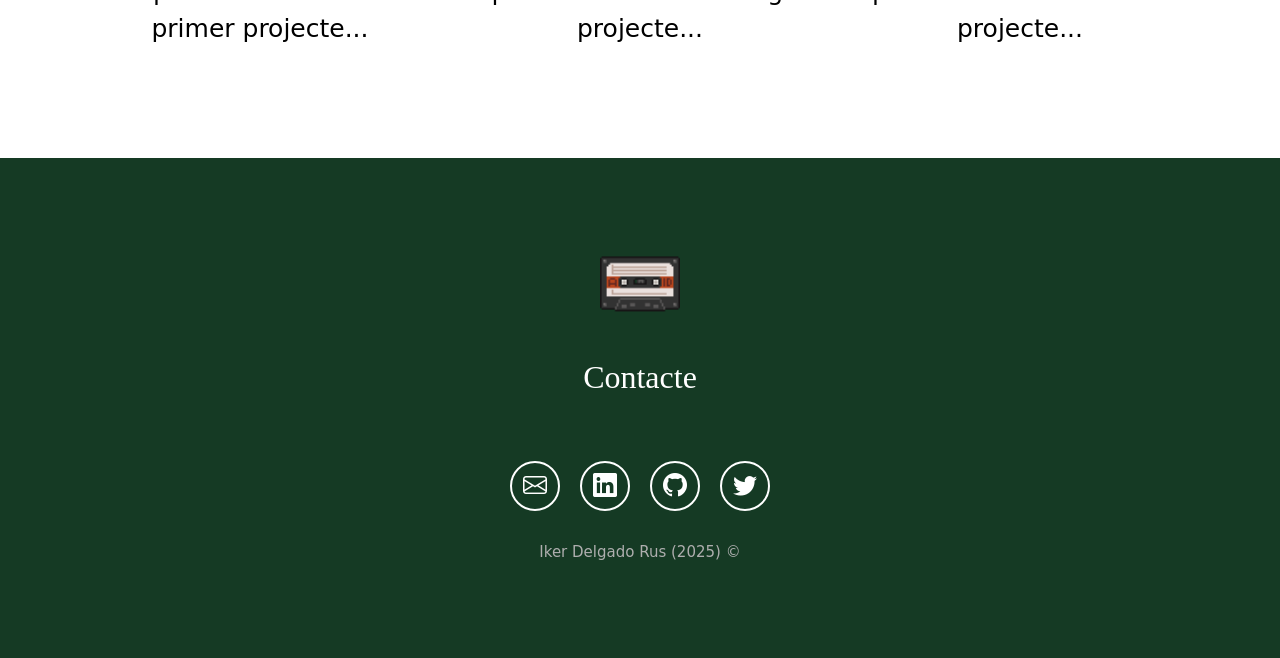
==== commit f5595d7c: "ParcAmbiental" ====
--- a/index.html
+++ b/index.html
@@ -128,7 +128,7 @@
             </div>
             <!--projecte 2-->
             <div class="projecte col-12 col-md-6 col-lg-4">
-                <img src="Multimedia/Images/Capture_MusicBox.png" alt="projecte 1"/>
+                <img src="Multimedia/Images/Capture_MusicBox.png" alt="projecte 2"/>
                 <div class="overlay">
                     <p>Extremoduro</p>
                     <div class="icones-contenidor">
@@ -140,12 +140,24 @@
             </div>
             <!--projecte 3-->
             <div class="projecte col-12 col-md-6 col-lg-4">
-                <img src="Multimedia/Images/Capture_Pintor.png" alt="projecte 1"/>
+                <img src="Multimedia/Images/Capture_Pintor.png" alt="projecte 3"/>
                 <div class="overlay">
                     <p>Zdzisław Beksiński</p>
                     <div class="icones-contenidor">
                         <a href="Pintor/index.html" target="_blank" rel="noopener noreferrer">
                             <i class="bi bi-palette-fill"></i>
+                        </a>
+                    </div>
+                </div>
+            </div>
+            <!--projecte 4-->
+            <div class="projecte col-12 col-md-6 col-lg-4">
+                <img src="Multimedia/Images/Capture_ParcAmbiental.png" alt="projecte 4"/>
+                <div class="overlay">
+                    <p>Parc Ambiental</p>
+                    <div class="icones-contenidor">
+                        <a href="ParcAmbiental/index.html" target="_blank" rel="noopener noreferrer">
+                            <i class="bi bi-recycle"></i>
                         </a>
                     </div>
                 </div>
--- a/CSS/style.css
+++ b/CSS/style.css
@@ -230,6 +230,9 @@
     color: #aeaeae;
     padding: 20px;
 }
+.row {
+    row-gap: 20px;
+}
 
 @media screen and (max-width: 768px) {
     /*distribució del menu en dispositius mòbils*/
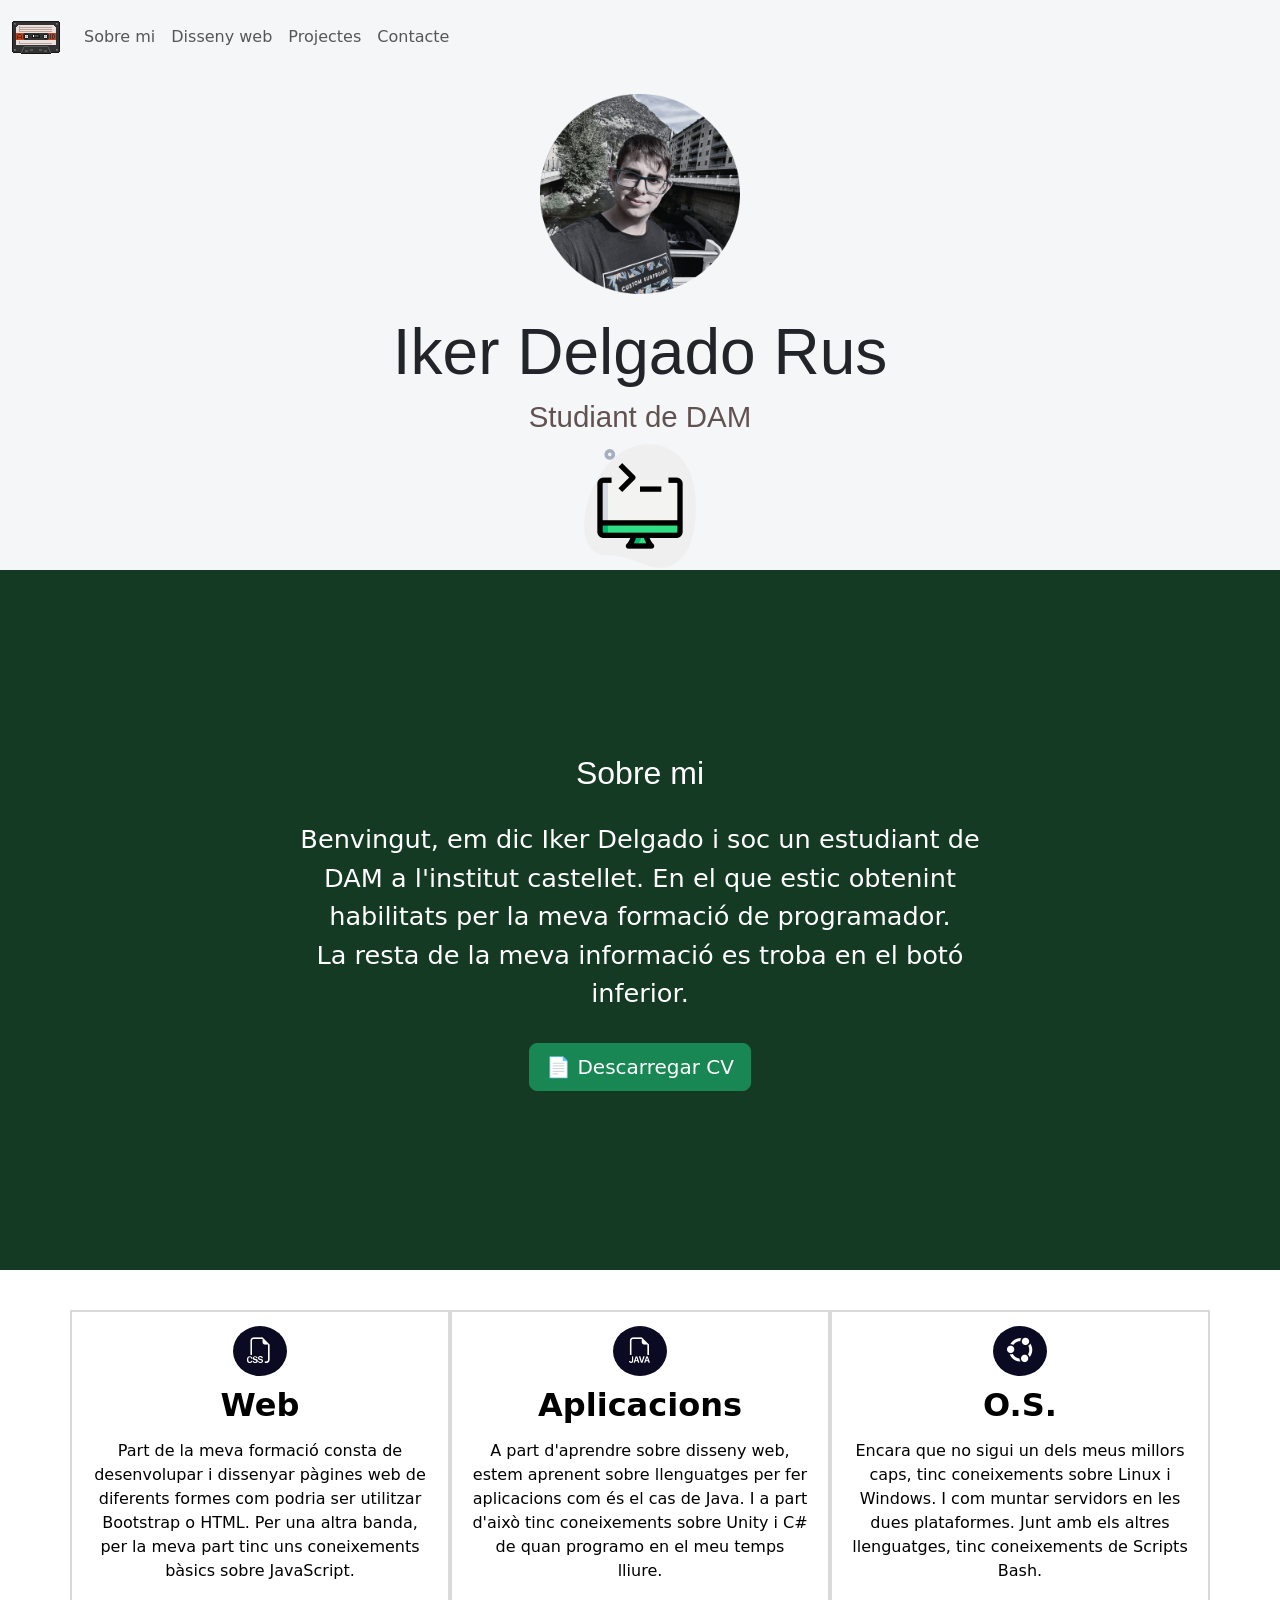
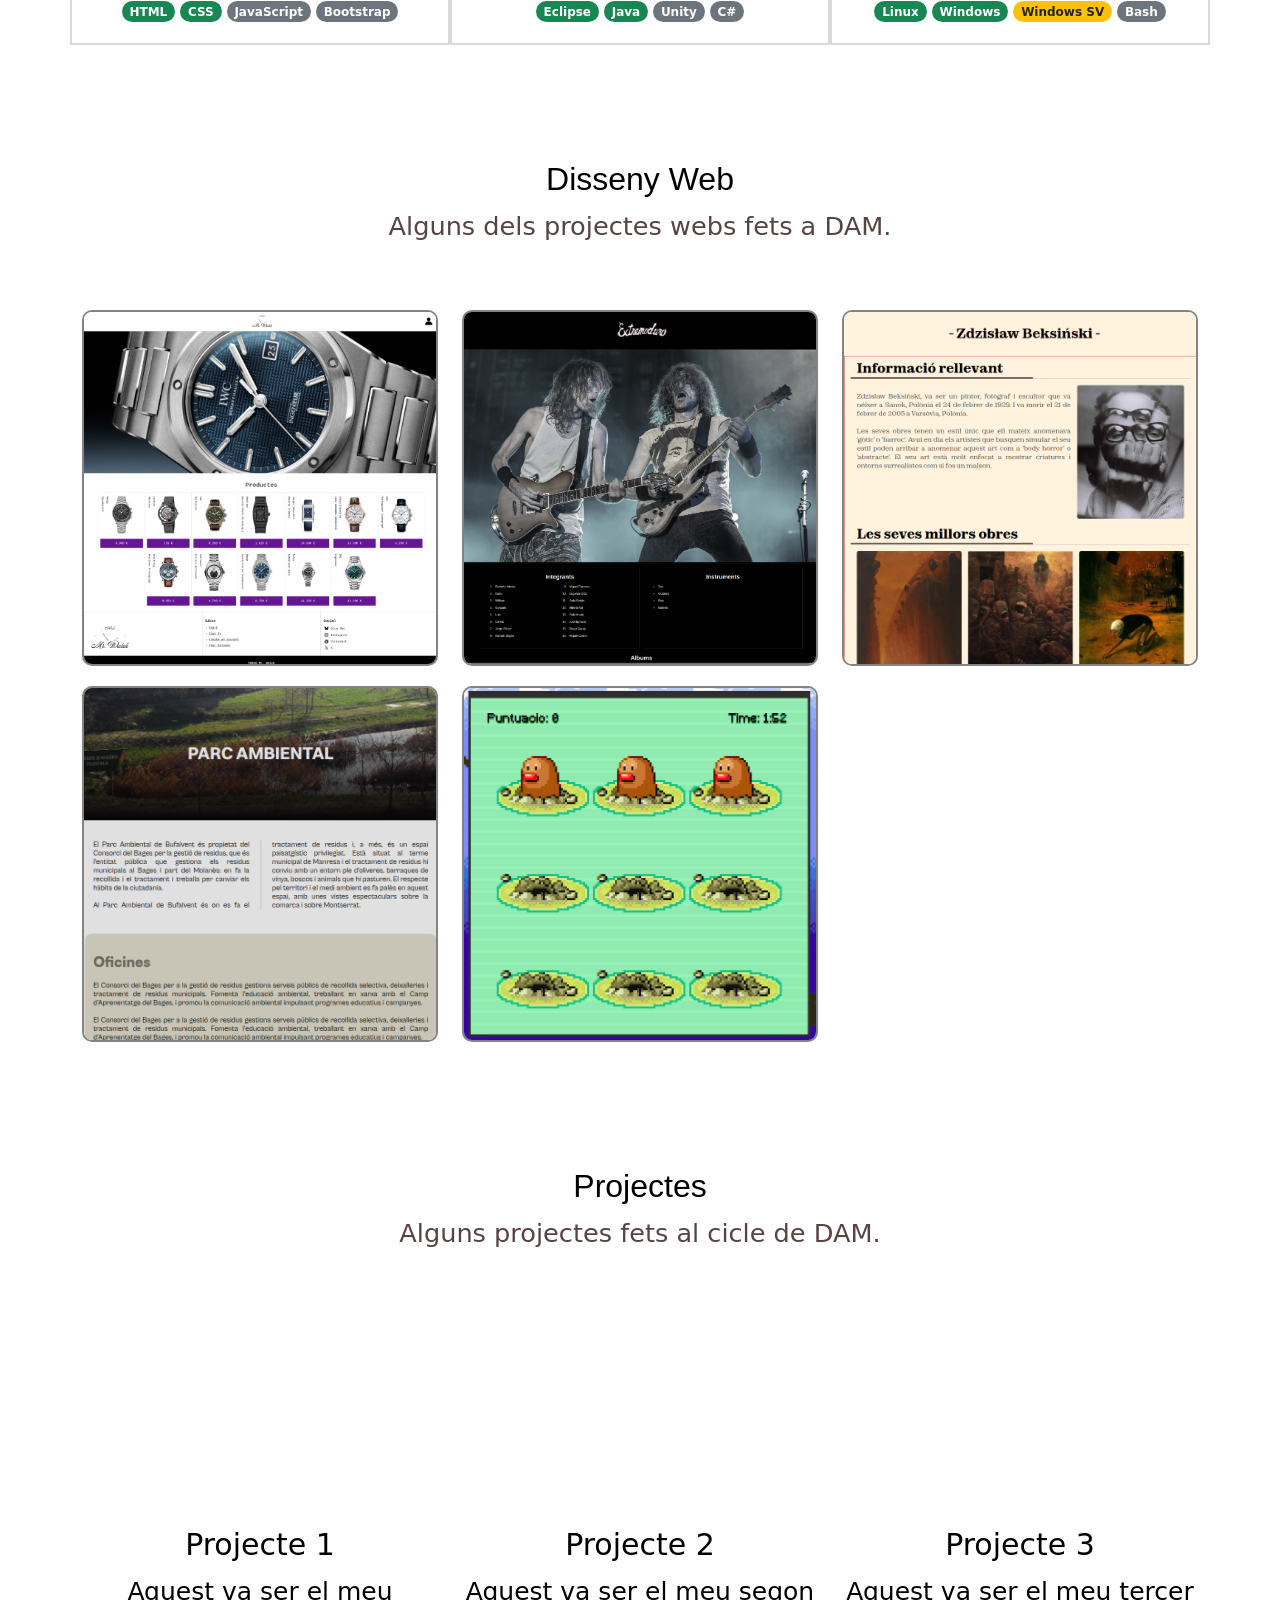
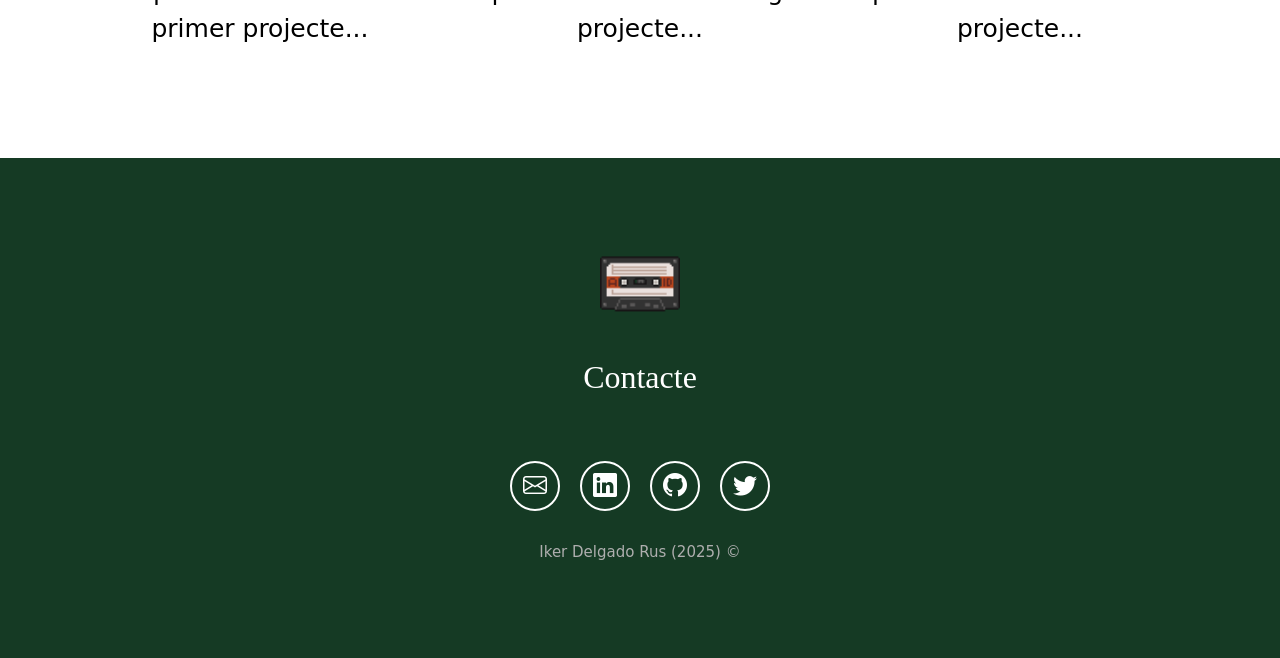
==== commit 528ffd3e: "Whac-A-Mole" ====
--- a/index.html
+++ b/index.html
@@ -162,6 +162,18 @@
                     </div>
                 </div>
             </div>
+            <!--projecte 4-->
+            <div class="projecte col-12 col-md-6 col-lg-4">
+                <img src="Multimedia/Images/Captura_Talps.png" alt="projecte 4"/>
+                <div class="overlay">
+                    <p>Whac-A-Mole</p>
+                    <div class="icones-contenidor">
+                        <a href="Talps/talps.html" target="_blank" rel="noopener noreferrer">
+                            <i class="bi bi-hammer"></i>
+                        </a>
+                    </div>
+                </div>
+            </div>
         </div>
       </div>
     </section>
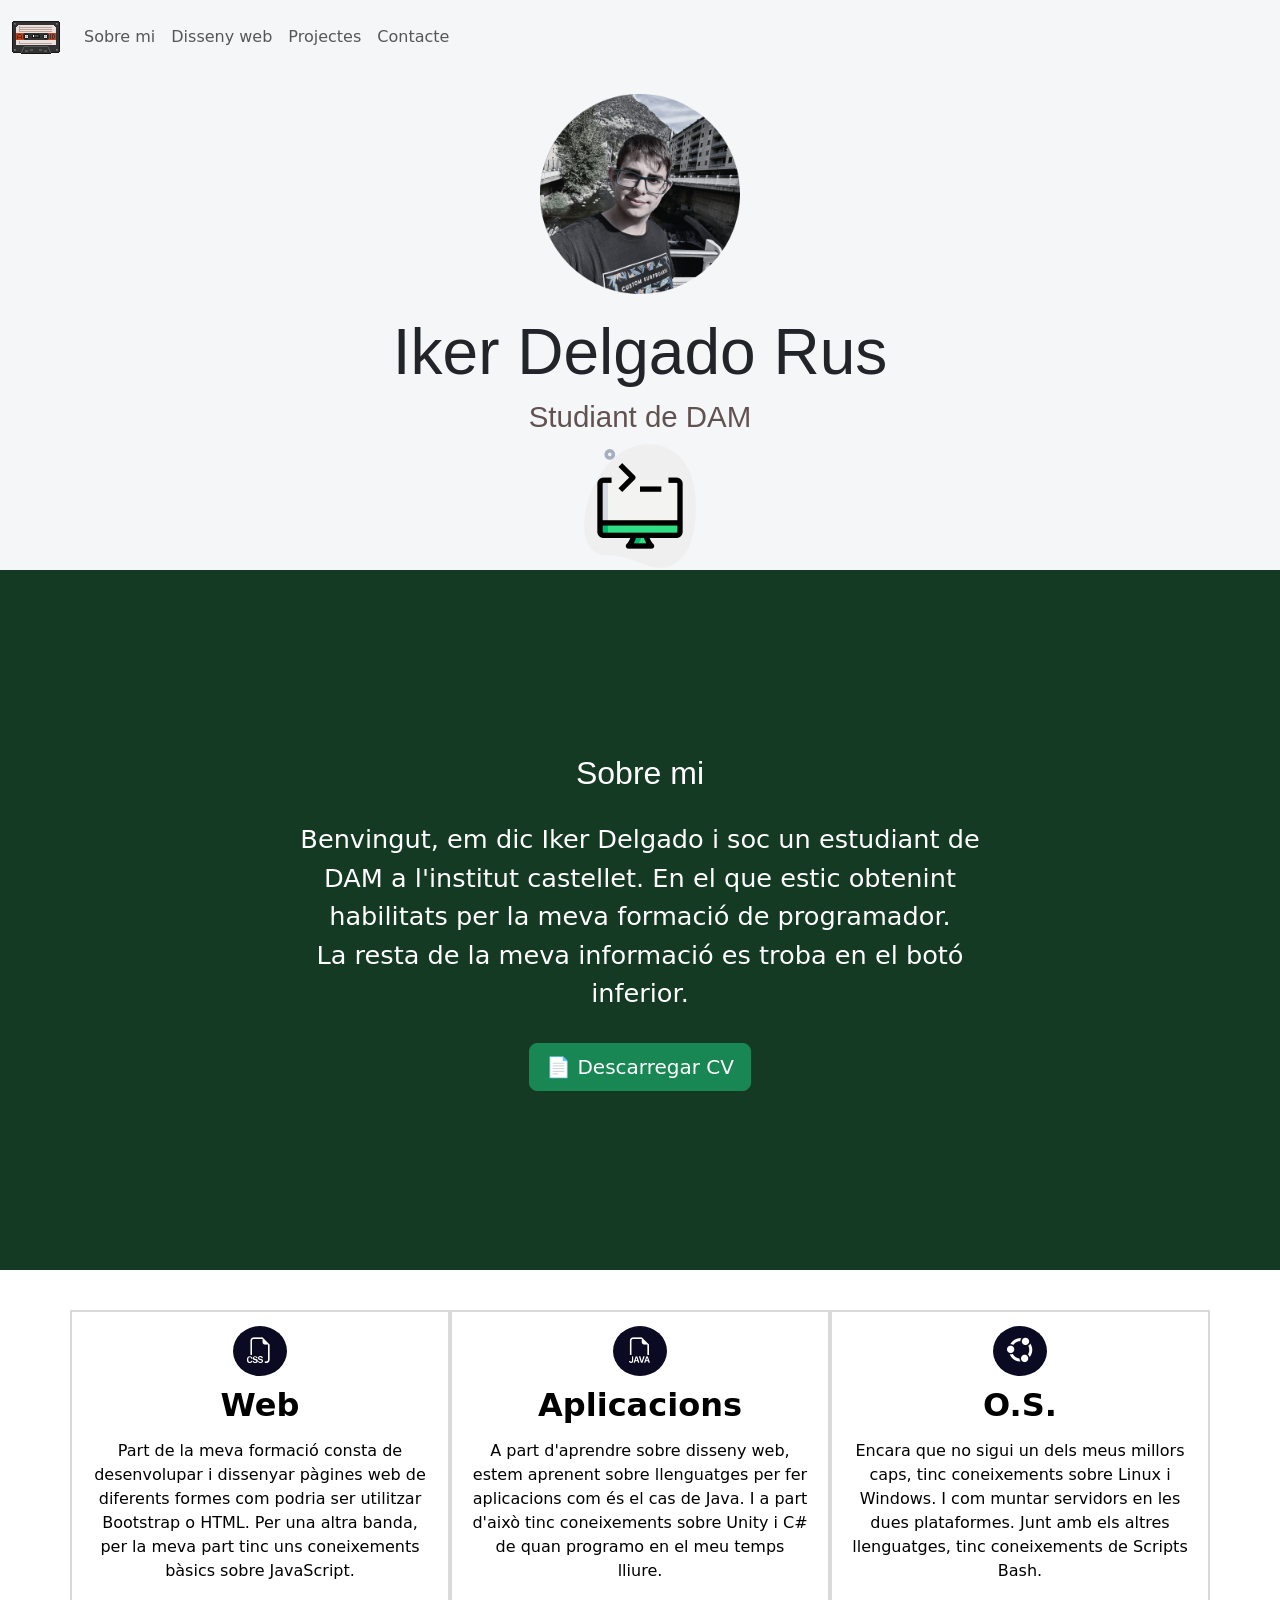
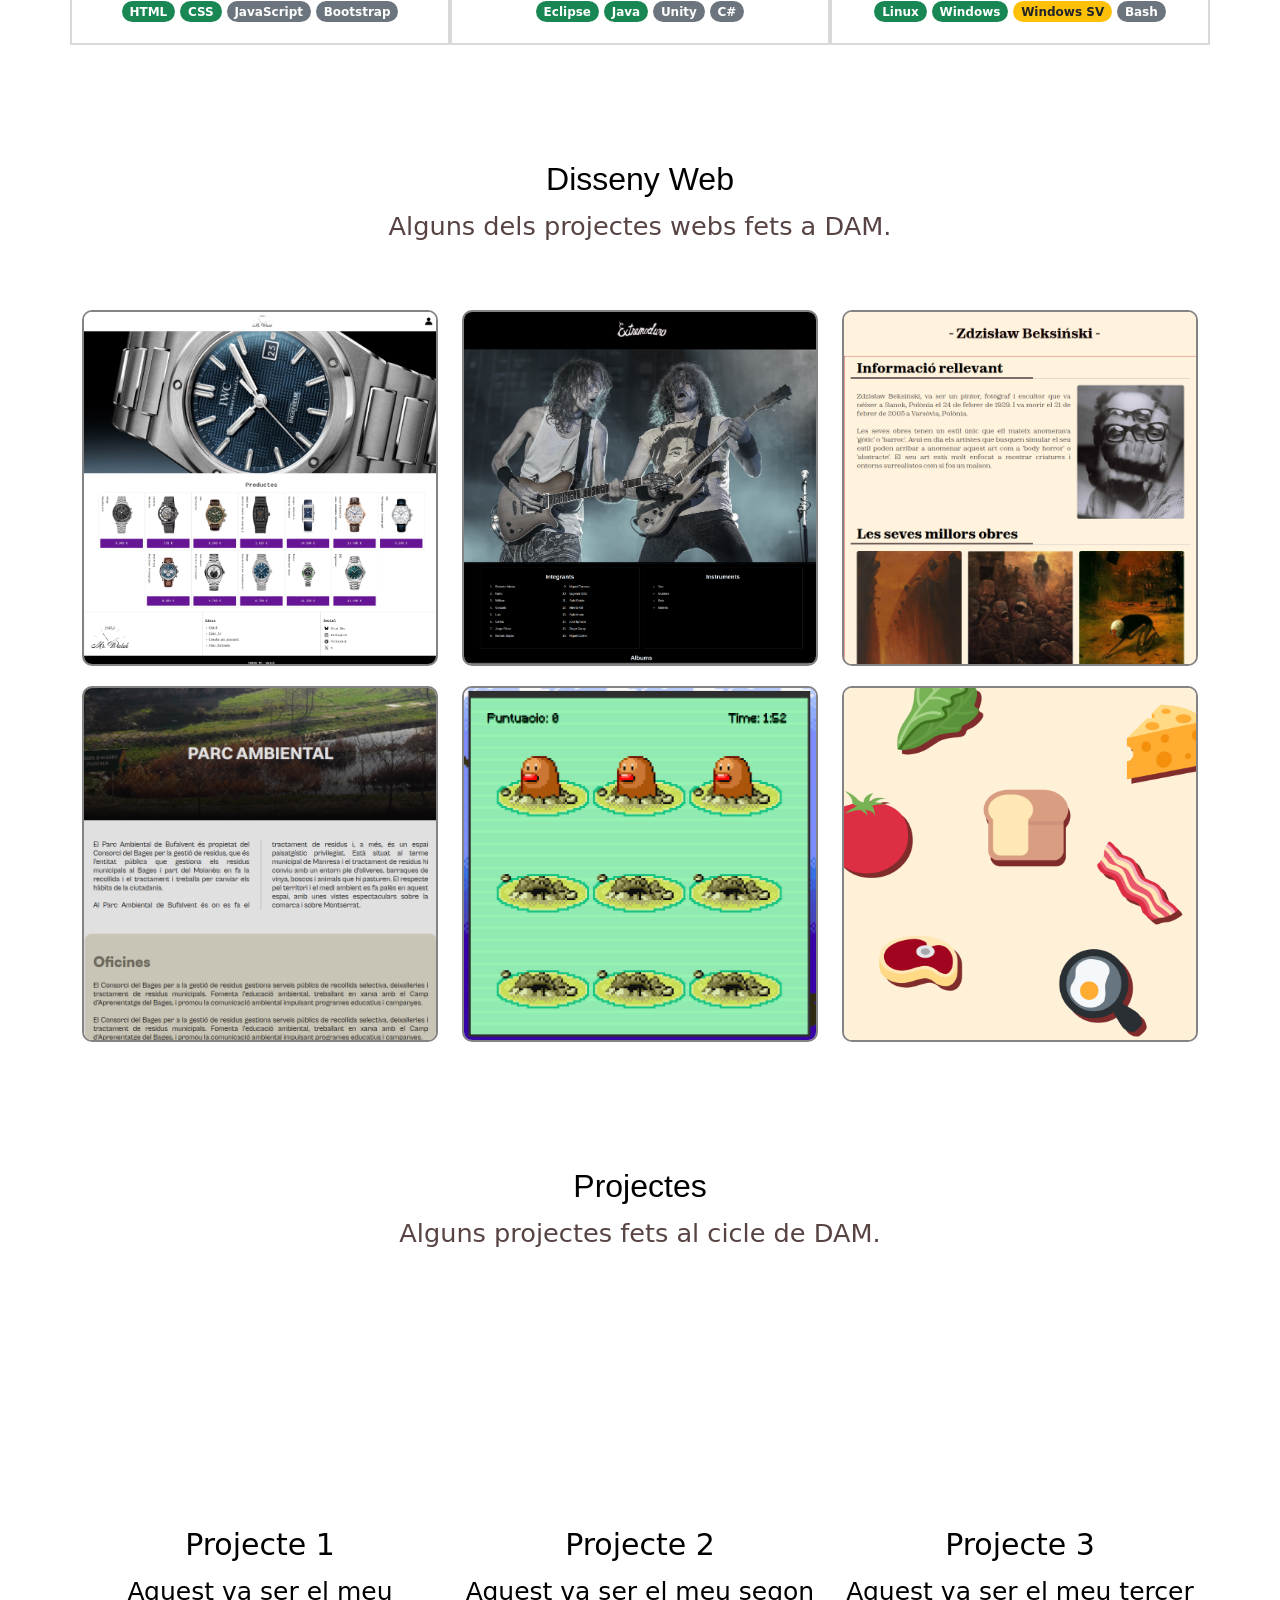
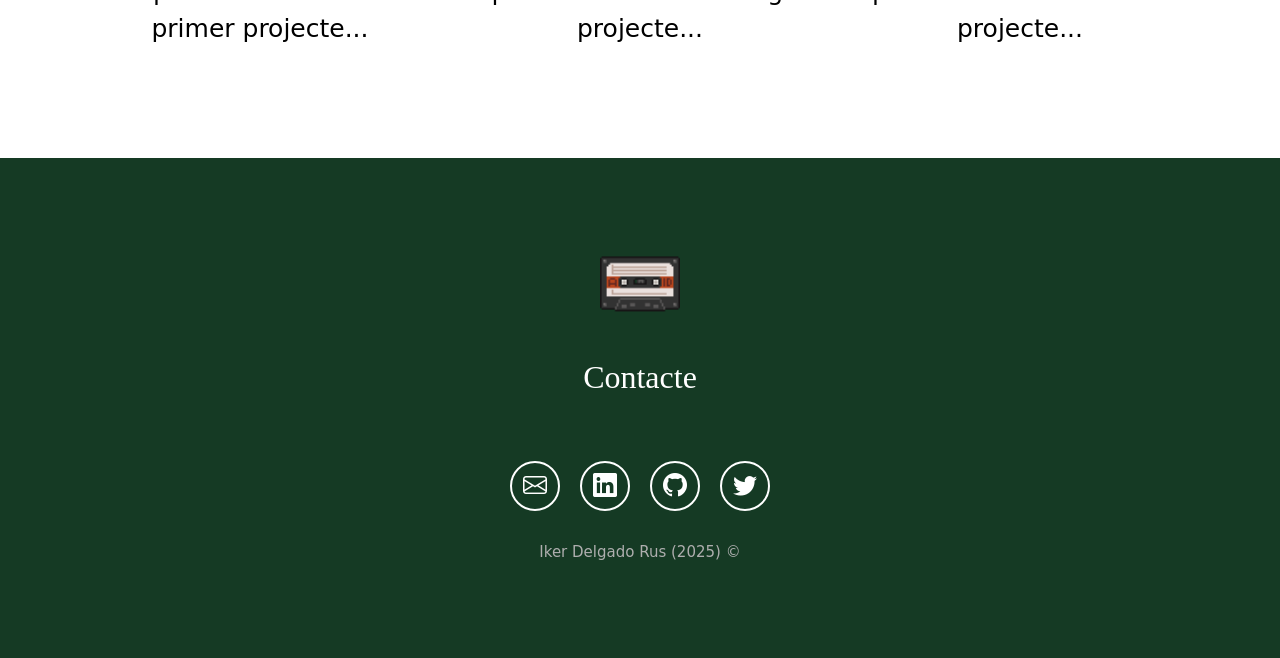
==== commit e609a52e: "Joc Gim Jump" ====
--- a/index.html
+++ b/index.html
@@ -174,6 +174,18 @@
                     </div>
                 </div>
             </div>
+            <!--projecte 5-->
+            <div class="projecte col-12 col-md-6 col-lg-4">
+                <img src="Multimedia/Images/Captura_JocGimGum.png" alt="projecte 5"/>
+                <div class="overlay">
+                    <p>Joc Gim Jump</p>
+                    <div class="icones-contenidor">
+                        <a href="JocGimJump/index.html" target="_blank" rel="noopener noreferrer">
+                            <i class="bi bi-arrow-down-circle"></i>
+                        </a>
+                    </div>
+                </div>
+            </div>
         </div>
       </div>
     </section>
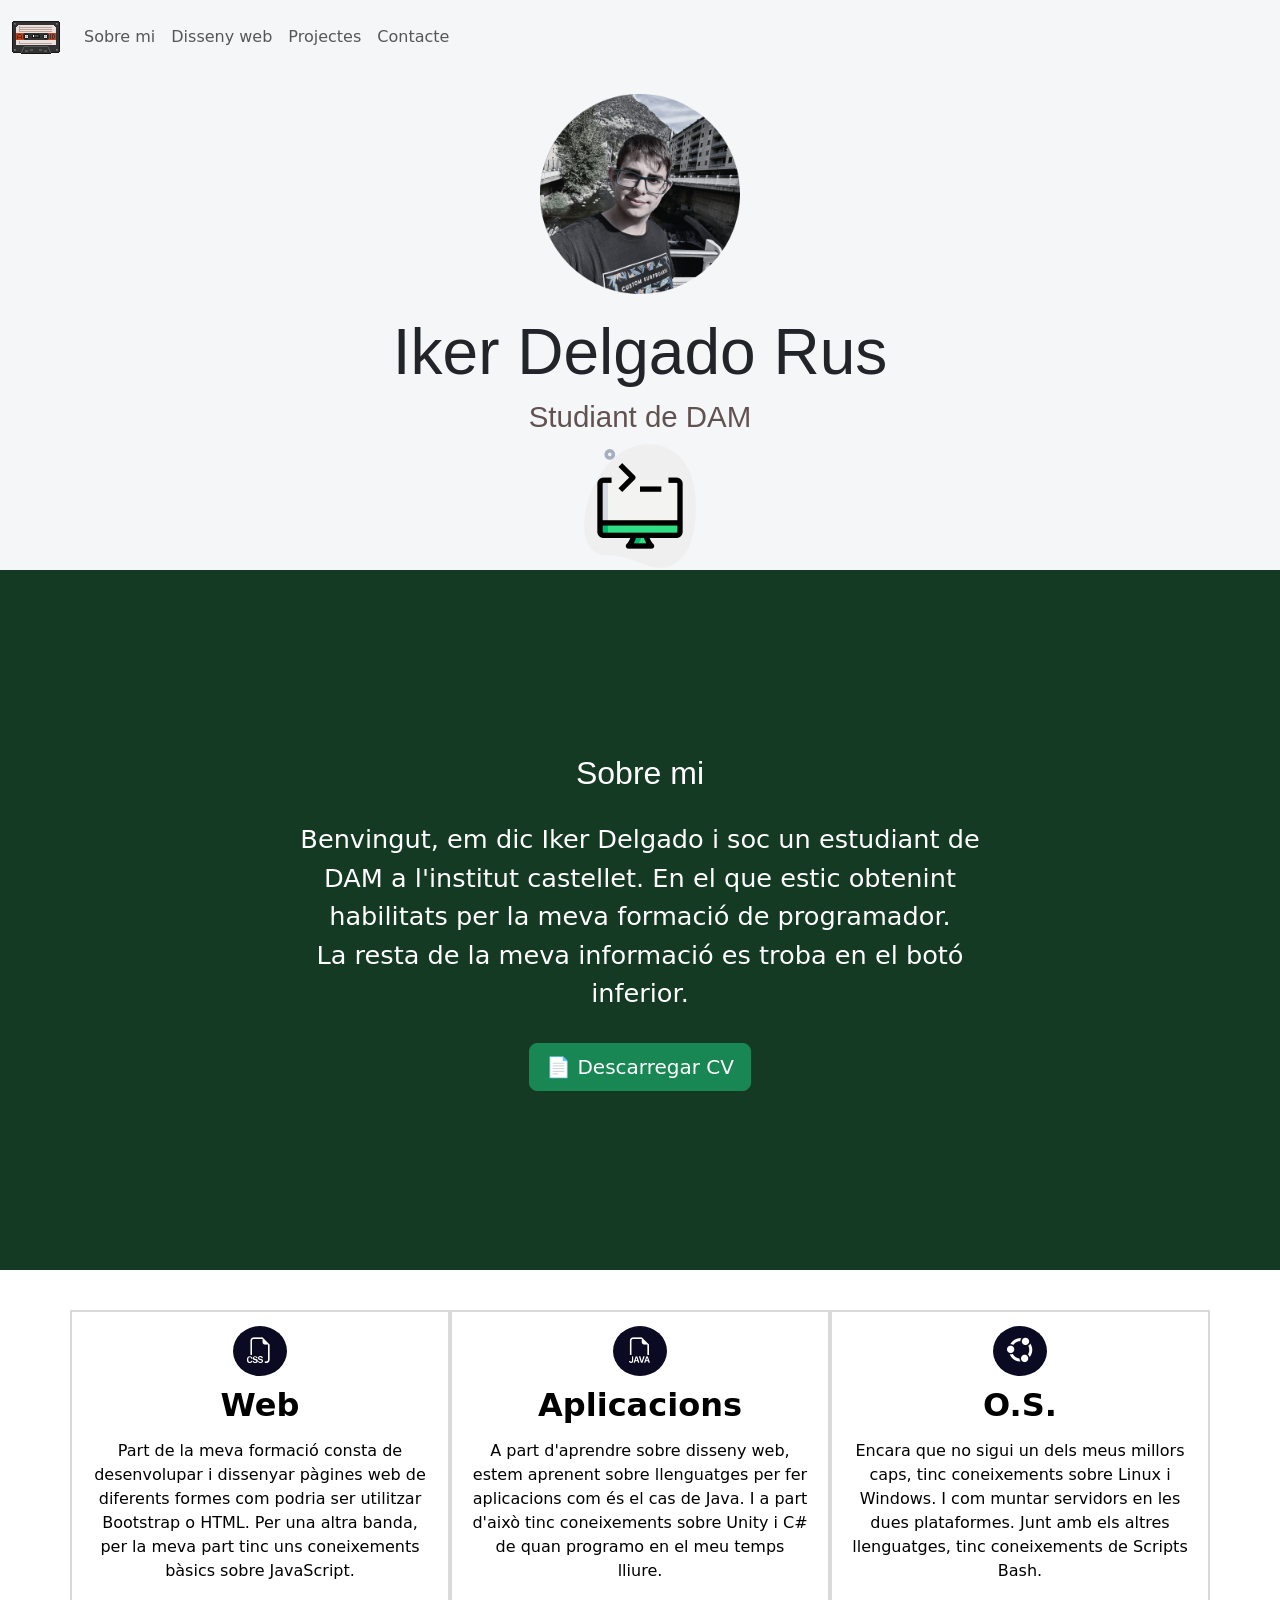
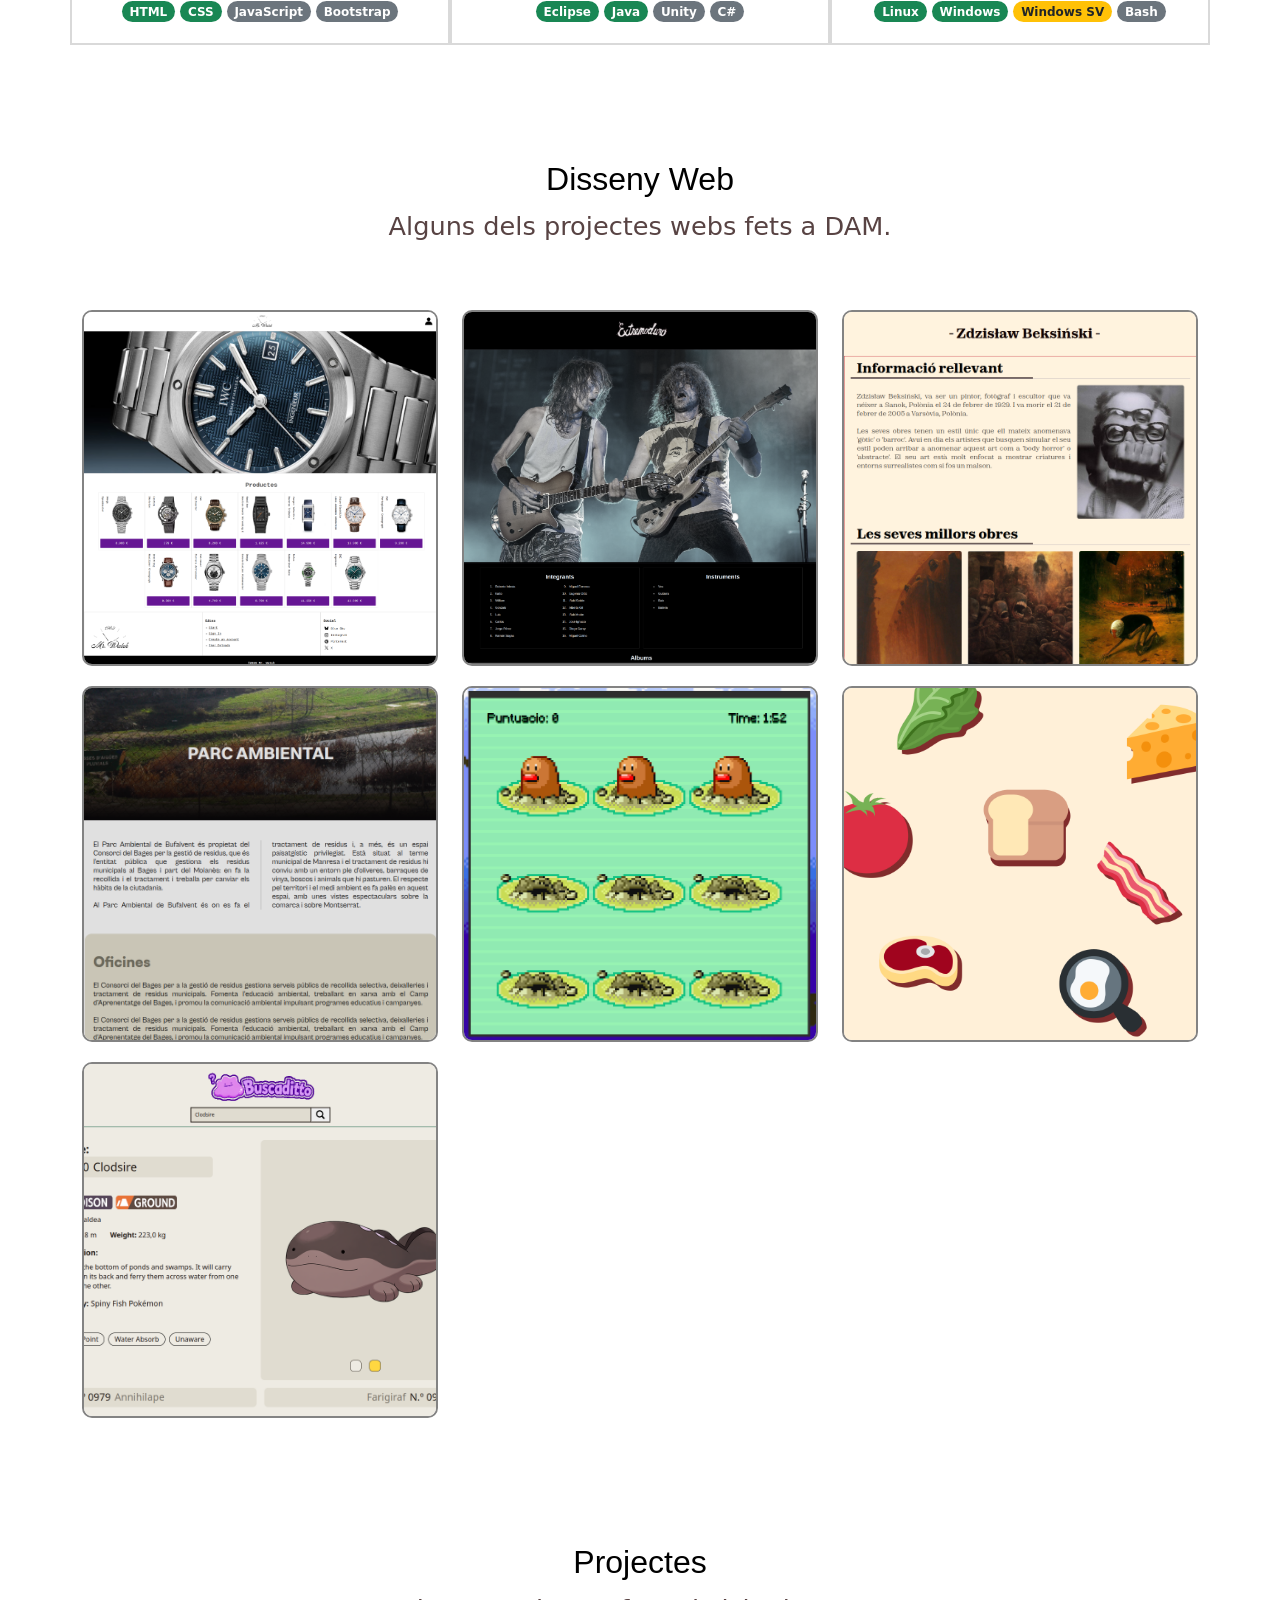
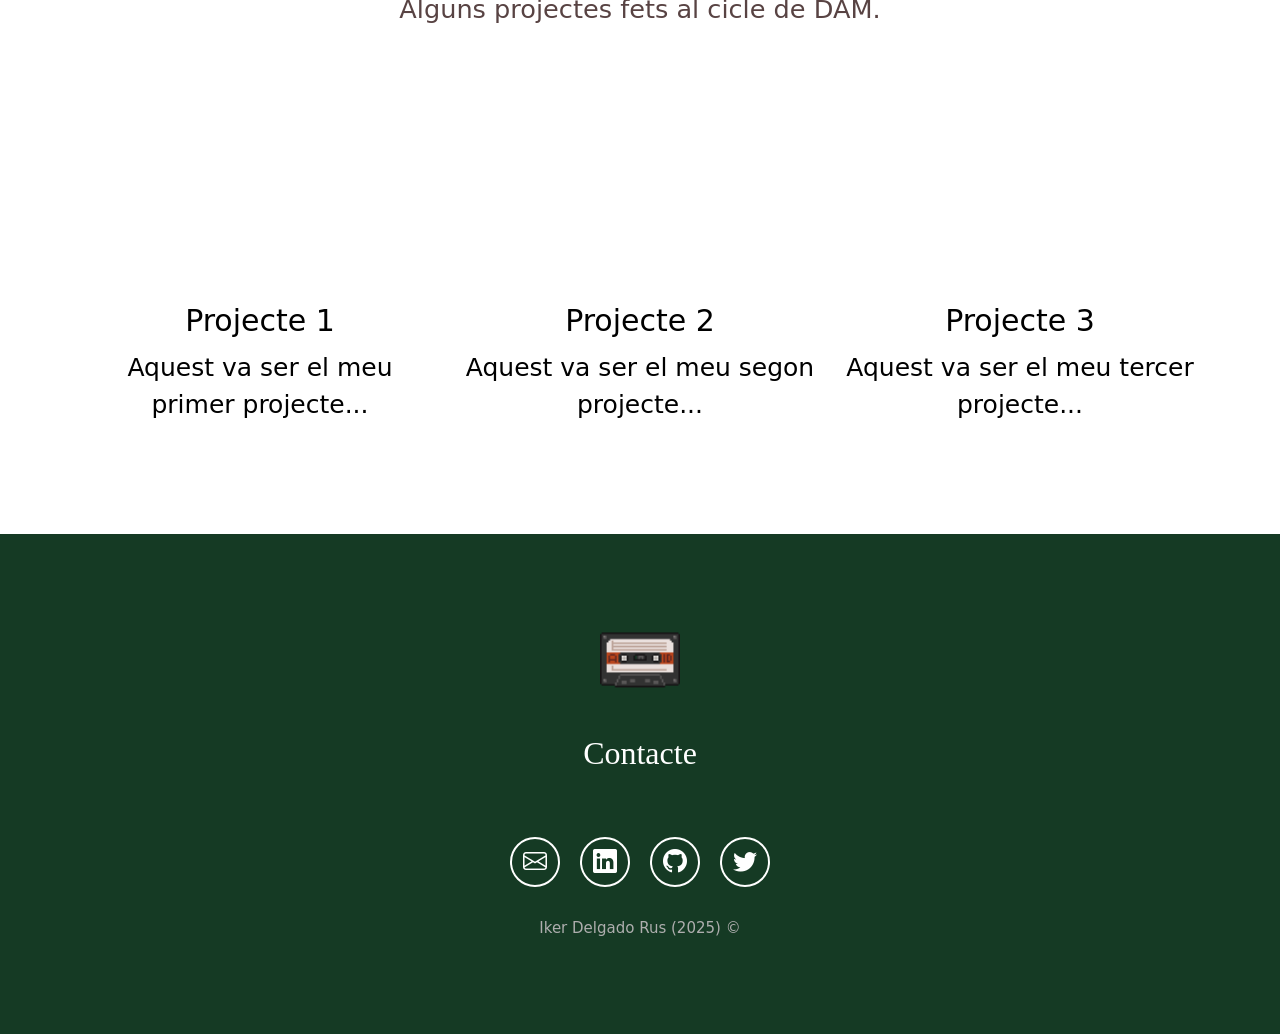
==== commit 929d7508: "Buscaditto" ====
--- a/index.html
+++ b/index.html
@@ -186,6 +186,18 @@
                     </div>
                 </div>
             </div>
+            <!--projecte 7-->
+            <div class="projecte col-12 col-md-6 col-lg-4">
+                <img src="Multimedia/Images/Capture_API.png" alt="projecte 5"/>
+                <div class="overlay">
+                    <p>Buscaditto</p>
+                    <div class="icones-contenidor">
+                        <a href="APIactivitat/index.html" target="_blank" rel="noopener noreferrer">
+                            <i class="bi bi-search"></i>
+                        </a>
+                    </div>
+                </div>
+            </div>
         </div>
       </div>
     </section>
